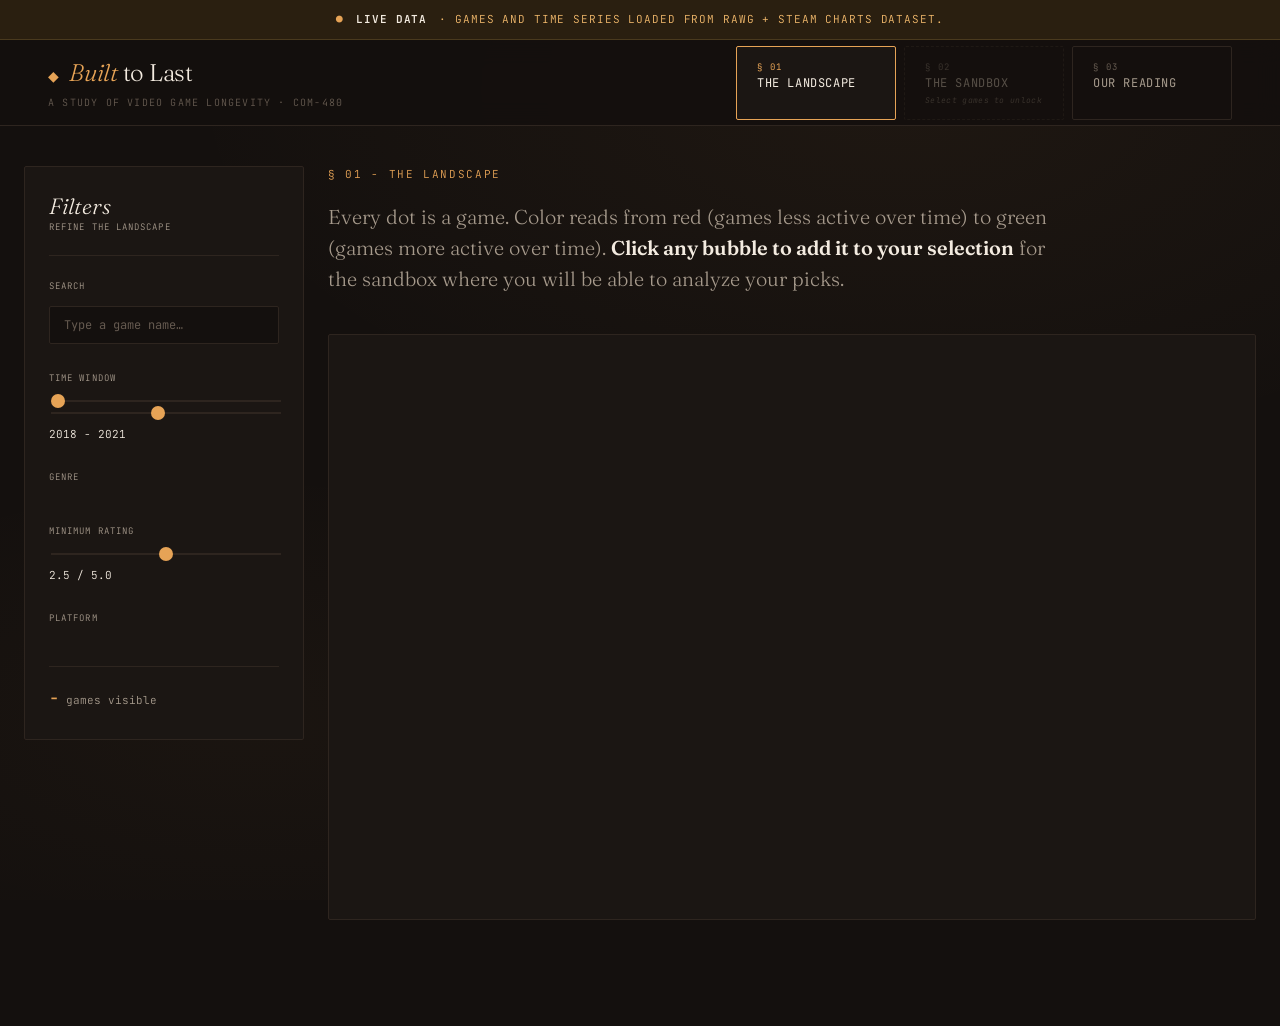
==== website/index.html @ bc6845f2 "until 12 fine" ====
<!DOCTYPE html>
<html lang="en">
<head>
<meta charset="UTF-8">
<meta name="viewport" content="width=device-width, initial-scale=1.0">
<title>Built to Last</title>
<link href="https://fonts.googleapis.com/css2?family=Fraunces:ital,opsz,wght@0,9..144,300;0,9..144,400;0,9..144,600;0,9..144,800;1,9..144,400&family=JetBrains+Mono:wght@400;500&display=swap" rel="stylesheet">
<link rel="stylesheet" href="assets/css/style.css">
</head>
<body>

<!-- Data Banner -->
<div class="dummy-banner">
  <span class="dummy-dot">●</span>
  <strong>LIVE DATA</strong> · Games and time series loaded from RAWG + Steam Charts dataset.
</div>
 
<!-- Persistent Topbar -->
<header class="topbar">
  <div class="topbar-left">
    <div class="brand">
      <span class="brand-mark">◆</span>
      <span class="brand-name"><em>Built</em> to Last</span>
    </div>
    <div class="brand-sub">A study of video game longevity · COM-480</div>
  </div>
  <nav class="topbar-nav">
    <button class="nav-item active" data-view="main">
      <span class="nav-num">§ 01</span>
      <span class="nav-label">The Landscape</span>
    </button>
    <button class="nav-item disabled" data-view="sandbox" id="nav-sandbox">
      <span class="nav-num">§ 02</span>
      <span class="nav-label">The Sandbox</span>
      <span class="nav-hint">Select games to unlock</span>
    </button>
    <button class="nav-item" data-view="analysis">
      <span class="nav-num">§ 03</span>
      <span class="nav-label">Our Reading</span>
    </button>
  </nav>
</header>

<!-- View 1: Main Visualization -->
<main class="view view-main active" id="view-main">
  <aside class="controls">
    <div class="control-header">
      <div class="control-title">Filters</div>
      <div class="control-sub">refine the landscape</div>
    </div>

    <div class="control-group search-group">
      <label class="control-label">Search</label>
      <div class="search-wrap">
        <input type="text" class="search-input" placeholder="Type a game name…" autocomplete="off">
        <button class="search-clear hidden" aria-label="Clear search" type="button">×</button>
        <div class="search-results hidden"></div>
      </div>
    </div>

    <div class="control-group">
      <label class="control-label">Time window</label>
      <div class="slider-wrap">
        <input type="range" id="time-slider-start" min="2012" max="2024" value="2012" step="1">
        <input type="range" id="time-slider-end" min="2012" max="2025" value="2018" step="1">
        <div class="slider-values">
          <span id="time-start">2018</span> - <span id="time-end">2021</span>
        </div>
      </div>
    </div>

    <div class="control-group">
      <label class="control-label">Genre</label>
      <div class="chip-group" id="genre-filters"></div>
    </div>

    <div class="control-group">
      <label class="control-label">Minimum rating</label>
      <div class="slider-wrap">
        <input type="range" id="rating-slider" min="0" max="5" step="0.1" value="2.5">
        <div class="slider-values">
          <span id="rating-value">2.5</span> / 5.0
        </div>
      </div>
    </div>

    <div class="control-group">
      <label class="control-label">Platform</label>
      <div class="chip-group" id="platform-filters"></div>
    </div>

    <div class="control-footer">
      <span id="visible-count">-</span> <span class="dim">games visible</span>
    </div>
  </aside>

  <section class="chart-section">
    <div class="view-header">
      <div class="view-number">§ 01 - The Landscape</div>
      <p class="view-intro">
        Every dot is a game. Color reads from red (games less active over time) to green (games more active over time).
        <strong>Click any bubble to add it to your selection</strong> for the sandbox where you will be able to analyze your picks.
      </p>
    </div>

    <div class="chart-wrap">
      <svg id="main-chart"></svg>
    </div>
  </section>
</main>

<!-- View 2: Sandbox -->
<main class="view view-sandbox" id="view-sandbox">
  <div class="view-container">
    <div class="view-header">
      <div class="view-number">§ 02 - The Sandbox</div>
      <p class="view-intro">
        Visalize your selected games using any pair of dimensions using the dropdown menus below.
      </p>
    </div>

    <div class="sandbox-panel">
      <div class="control-group search-group">
        <label class="control-label">Search</label>
        <div class="search-wrap">
          <input type="text" class="search-input" placeholder="Type a game name…" autocomplete="off">
          <button class="search-clear hidden" aria-label="Clear search" type="button">×</button>
          <div class="search-results hidden"></div>
        </div>
      </div>

      <div class="sandbox-axes">
        <div class="axis-picker">
          <label>X-axis</label>
          <select id="sandbox-x">
            <option value="completion_rate">Completion rate</option>
            <option value="alive_ratio">Alive ratio</option>
            <option value="drop_rate">Drop rate</option>
            <option value="rating">Rating</option>
            <option value="metacritic">Metacritic</option>
            <option value="year">Release year</option>
            <option value="price">Price (USD)</option>
            <option value="avg_players">Avg. players</option>
            <option value="peak_players">Peak players</option>
            <option value="current_players">Current players</option>
            <option value="reddit_count">Reddit posts</option>
            <option value="engagement_total">Total engagement</option>
            <option value="ratings_count"># of ratings</option>
          </select>
        </div>
        <div class="axis-picker">
          <label>Y-axis</label>
          <select id="sandbox-y">
            <option value="alive_ratio">Alive ratio</option>
            <option value="completion_rate">Completion rate</option>
            <option value="drop_rate">Drop rate</option>
            <option value="rating">Rating</option>
            <option value="metacritic">Metacritic</option>
            <option value="year">Release year</option>
            <option value="price">Price (USD)</option>
            <option value="avg_players">Avg. players</option>
            <option value="peak_players">Peak players</option>
            <option value="current_players">Current players</option>
            <option value="reddit_count">Reddit posts</option>
            <option value="engagement_total">Total engagement</option>
            <option value="ratings_count"># of ratings</option>
          </select>
        </div>
        <div class="axis-picker">
          <label>Color by</label>
          <select id="sandbox-color">
            <option value="genre">Primary genre</option>
            <option value="alive_ratio">Alive ratio</option>
            <option value="year">Release year</option>
          </select>
        </div>
      </div>

      <div class="sandbox-descriptions">
        <div class="metric-desc" id="desc-x">
          <div class="desc-label" id="desc-x-label">X-axis selected</div>
          <div class="desc-body" id="desc-x-body"></div>
        </div>
        <div class="metric-desc" id="desc-y">
          <div class="desc-label" id="desc-y-label">Y-axis selected</div>
          <div class="desc-body" id="desc-y-body"></div>
        </div>
        <div class="metric-desc" id="desc-color">
          <div class="desc-label" id="desc-color-label">Color by selected</div>
          <div class="desc-body" id="desc-color-body"></div>
        </div>
      </div>

      <div class="sandbox-chart-wrap">
        <svg id="sandbox-chart"></svg>
        <div class="sandbox-empty" id="sandbox-empty">
          <div class="empty-icon">◐</div>
          <div>No games in your selection yet.</div>
          <div class="dim">Head back to the landscape and click a few bubbles.</div>
        </div>
      </div>

      <div class="sandbox-selection-list">
        <div class="selection-header">
          <span id="selection-count">0</span> <span class="dim">games in your selection</span>
          <button class="btn-ghost" id="clear-selection">Clear all</button>
        </div>
        <div class="selection-chips" id="selection-chips"></div>
      </div>

      <div class="sandbox-timeseries">
        <div class="ts-header">
          <div class="ts-title">Player history</div>
          <div class="ts-sub">monthly average players · log scale</div>
        </div>
        <div class="ts-chart-wrap">
          <svg id="sandbox-ts"></svg>
          <div class="ts-empty" id="ts-empty">
            <div class="dim">Select games to see how their player bases evolved.</div>
          </div>
        </div>
      </div>
    </div>

    <div class="view-footer">
      <button class="btn-back" data-view="main">← Back to the landscape</button>
      <span class="dim">or</span>
      <button class="btn-text" data-view="analysis">Read our analysis →</button>
    </div>
  </div>
</main>



<!-- View 3: Our Reading - Static Analysis -->
<main class="view view-analysis" id="view-analysis">
  <div class="view-container">

    <div class="view-header">
      <div class="view-number">§ 03 - Our Reading</div>
      <p class="view-intro">
        Fifteen findings. One thesis: most games die fast, but the ones that survive share a handful of measurable traits.
        <strong>Every chart below is computed live from the dataset.</strong>
      </p>
    </div>

    <!-- ACT 01 - The Graveyard -->
    <section class="story-act act-hero" data-act="1">
      <div class="story-prose">
        <div class="act-label">§ 01</div>
        <h2 class="act-title">The Graveyard</h2>
        <p class="story-lead">Most games are already dead.</p>
        <p>We tracked <span id="lede-total">-</span> titles on Steam: their player histories, their community scores, their stories. Most fade within months. A few never do. We wanted to understand why.</p>
        <p class="story-thesis">The median game holds onto just <span id="lede-median-alive">-</span> of its peak relevance. Three quarters never cross <span id="lede-p75-alive">-</span>. The rest stopped showing up.</p>
        <div class="hero-stat-group" id="act1-stats">
          <div class="hero-stat">
            <div class="hero-num" id="act1-total">-</div>
            <div class="hero-label">games tracked</div>
          </div>
          <div class="hero-stat">
            <div class="hero-num" id="act1-median">-</div>
            <div class="hero-label">median active player ratio</div>
          </div>
          <div class="hero-stat">
            <div class="hero-num" id="act1-alive">-</div>
            <div class="hero-label">immortal games</div>
          </div>
        </div>
      </div>
      <div class="story-chart-wrap">
        <div class="story-chart"><svg id="act1-chart"></svg></div>
        <p class="story-caption">Distribution of alive ratio across all tracked games. Log scale on y-axis.</p>
        <div class="story-guide" id="act1-guide">
          <div class="guide-eyebrow">Try this</div>
          <p class="guide-instruction">Drag a band across the right half of the histogram (alive ratio &gt; 50%).</p>
          <p class="guide-expected">Only <span id="lede-immortal-count">-</span> games, barely <span id="lede-immortal-pct">-</span>, survive that threshold. The entire "still alive" population fits in a sliver of the distribution.</p>
        </div>
      </div>
    </section>

    <!-- ACT 02 - Time is not the verdict -->
    <section class="story-act" data-act="2">
      <div class="story-prose">
        <div class="act-label">§ 02</div>
        <h2 class="act-title">Time is not the verdict</h2>
        <p class="story-lead">Old games can be alive. New games can be dead.</p>
        <p>If decay were just entropy, every 2012 release would be a ghost. The scatter refuses that story. Survival spreads across every release year: age is a weak excuse for dying.</p>
        <p class="story-thesis">Release year explains almost none of the variance in alive ratio. Something structural separates survivors from the rest.</p>
      </div>
      <div class="story-chart-wrap">
        <div class="story-chart"><svg id="act2-chart"></svg></div>
        <div class="act-chips" id="act2-chips">
          <button class="act-chip active" data-filter="all">All</button>
          <button class="act-chip" data-filter="aaa">AAA only</button>
        </div>
        <p class="story-caption">Each dot is a game. Y = alive ratio. Size = √ peak players. Color = alive ratio.</p>
        <div class="story-guide" id="act2-guide">
          <div class="guide-eyebrow">Try this</div>
          <p class="guide-instruction">Switch to "AAA only" to restrict to titles that mattered at launch.</p>
          <p class="guide-expected">The rolling median stays nearly flat across cohorts. Age is not destiny, even for the biggest releases.</p>
        </div>
      </div>
    </section>

    <!-- ACT 03 - Two populations, not one -->
    <section class="story-act" data-act="3">
      <div class="story-prose">
        <div class="act-label">§ 03</div>
        <h2 class="act-title">Two populations, not one</h2>
        <p class="story-lead">The distribution splits cleanly by design intent, and the metric measures different things in each.</p>
        <p>For pure-online games, we measure temporal persistence: the fraction of months the game maintained at least 20% of its peak player base, weighted by peak size. Most cluster near zero, they lose their audience within months of launch.</p>
        <p>For story games, we measure completion success at scale: the share of engaged users who reached a positive outcome (still playing or completed), weighted by audience size. The distribution spreads further right because finishing a game leaves a different trace than dying servers do.</p>
        <p>Hybrid games blend both, leaning toward the multiplayer side.</p>
        <p class="story-thesis">The metric measures different things per type. That's the point: a multiplayer game survives by holding a live community; a story game survives by being finished, recommended, and remembered. Two definitions of "alive" for two regimes of play.</p>
      </div>
      <div class="story-chart-wrap">
        <div class="story-chart"><svg id="act3-chart"></svg></div>
        <p class="story-caption">Distribution of alive ratio by game type. Story measures RAWG engagement; pure online measures Steam player longevity. Different metrics, different shapes, same insight: design intent structures how games age.</p>
      </div>
    </section>


    <!-- ACT 05 - Three patterns, not a hierarchy -->
    <section class="story-act" data-act="5">
      <div class="story-prose">
        <div class="act-label">§ 05</div>
        <h2 class="act-title">Three patterns, not a hierarchy</h2>
        <p class="story-lead">Pure-online games have the longest reach upward, but most cluster near the floor with everyone else.</p>
        <p>Sort by game type and the shape becomes visible. All three distributions are bottom-heavy: most games die. But the top tail differs. Pure-online produces the rare blockbusters that climb above 70%. Story games top out lower but maintain a denser mid-range. Hybrids inherit a bit of both.</p>
        <p class="story-thesis">Design intent doesn't predict success, it shapes how a game ages. A multiplayer game that survives can reach extraordinary heights; a story game that survives lives more modestly but more reliably. Two definitions of "alive" produce two shapes.</p>
      </div>
      <div class="story-chart-wrap" style="position:relative">
        <div class="story-chart"><svg id="act5-chart"></svg></div>
        <p class="story-caption">Beeswarm by game type. Y = alive ratio. Color = archetype. Click any dot to add to selection.</p>
        <div class="story-guide" id="act5-guide">
          <div class="guide-eyebrow">Try this</div>
          <p class="guide-instruction">Hover the highest dot in the "story" column.</p>
          <p class="guide-expected">Even the story outliers carry sandbox or co-op tags. The exceptions prove the rule.</p>
        </div>
      </div>
    </section>

    <!-- ACT 06 - Genre is a costume -->
    <section class="story-act" data-act="6">
      <div class="story-prose">
        <div class="act-label">§ 06</div>
        <h2 class="act-title">Genre is a costume</h2>
        <p class="story-lead">Nominal genre labels barely predict survival.</p>
        <p>Group by top-level genre and the median alive ratio barely moves. Action, RPG, Strategy, the labels map loosely to what players actually do. The signal hides one layer deeper.</p>
        <p class="story-thesis">Genre is what's on the box. Survival is what's in the loop, the behavioral tag DNA underneath the marketing label.</p>
      </div>
      <div class="story-chart-wrap">
        <div class="story-chart"><svg id="act6-chart"></svg></div>
        <p class="story-caption">Median alive ratio by genre with p25–p90 whiskers. Dashed line = global median. Genre is what's on the box.</p>
      </div>
    </section>

    <!-- ACT 07 - Loved is alive -->
    <section class="story-act" data-act="7">
      <div class="story-prose">
        <div class="act-label">§ 07</div>
        <h2 class="act-title">Loved is alive</h2>
        <p class="story-lead">Community love is the strongest predictor of survival we found.</p>
        <p>Of the <span id="act7-loved-total">-</span> well-rated games (RAWG rating ≥ 3.5), <span id="act7-loved-alive">-</span> are still meaningfully alive today: <span id="act7-loved-pct">-</span>. Players who love a game tend to stick around, return, or recommend it. The correlation isn't perfect, but it's stronger than any other signal in this dataset.</p>
        <p class="story-thesis">Still, the beloved aren't all eternal. <span id="act7-beloved-buried">-</span> well-rated single-player titles have moved past the moment of active play, finished, archived, and remembered. Their love endures even when their lobbies don't.</p>
      </div>
      <div class="story-chart-wrap" style="position:relative">
        <div class="story-chart"><svg id="act7-chart"></svg></div>
        <div class="cohort-panel hidden" id="act7-panel">
          <div class="cohort-panel-title" id="act7-panel-title">Top games in quadrant</div>
          <div id="act7-panel-list"></div>
        </div>
        <p class="story-caption">Rating (RAWG 0–5) × alive ratio. Click a quadrant to drill into its top games.</p>
        <div class="story-guide" id="act7-guide">
          <div class="guide-eyebrow">Try this</div>
          <p class="guide-instruction">Click the bottom-right quadrant, high rating, low alive ratio.</p>
          <p class="guide-expected">A long list of well-reviewed titles that most players completed and left. Quality earns admiration; it doesn't guarantee staying.</p>
        </div>
      </div>
    </section>

    <!-- ACT 08 - Two paths to longevity -->
    <section class="story-act" data-act="8">
  <div class="story-prose">
    <div class="act-label">§ 08</div>
    <h2 class="act-title">The slope after the peak</h2>
    <p class="story-lead">Some games explode at launch. Others take years to find their audience. The difference shows up in who survives.</p>
    <p>The left chart tells a retention story: games close to the diagonal kept their players. The right chart asks how they got there: fast or slow. Big launches cluster near zero months to peak. But months to peak alone predicts little: the path to the top matters less than what you build once you get there. </p>
    <p class="story-thesis">Most games peak the day they launch, but when you peak says nothing about how long you last.</p>
  </div>
  <div class="story-chart-wrap">
    <div class="act-multiples" id="act8-multiples" style="grid-template-columns:repeat(2,1fr)"></div>
    <p class="story-caption">Left: peak × current players (log-log); diagonal = perfect retention. Right: peak × months from release to peak, colored by alive ratio. Big launches cluster near zero.</p>
  </div>
</section>

    <!-- ACT 10 - Release month is a rounding error -->
    <section class="story-act" data-act="10">
      <div class="story-prose">
        <div class="act-label">§ 10</div>
        <h2 class="act-title">Release month is a rounding error</h2>
        <p class="story-lead">November launches peak higher. The surviving share is the same.</p>
        <p>Q4 launches outperform in absolute player numbers at launch, the holiday window is real. Six years later, the retention percentage is indistinguishable. The calendar matters to marketing, not to memory.</p>
        <p class="story-thesis">Timing the launch is a launch-week optimization. It does not change the structural question of whether the game has a reason to persist.</p>
      </div>
      <div class="story-chart-wrap">
        <div class="story-chart"><svg id="act10-chart"></svg></div>
        <div class="act-chips" id="act10-chips">
          <button class="act-chip active" data-filter="all">All</button>
          <button class="act-chip" data-filter="aaa">AAA only</button>
        </div>
        <p class="story-caption">Radial bars: outer ring = median peak players (log), inner ring = median alive ratio. One ring swings, the other stays flat.</p>
        <div class="story-guide" id="act10-guide">
          <div class="guide-eyebrow">Try this</div>
          <p class="guide-instruction">Hover November, then hover March.</p>
          <p class="guide-expected">The outer ring (peak) varies across months. The inner ring (alive ratio) stays flat. The calendar is a marketing concern.</p>
        </div>
      </div>
    </section>

    <!-- ACT 11 - The DNA of immortality -->
    <section class="story-act" data-act="11">
      <div class="story-prose">
        <div class="act-label">§ 11</div>
        <h2 class="act-title">The DNA of immortality</h2>
        <p class="story-lead">Not all tags are equal. Immortal games cluster around one idea: systems that never resolve.</p>
        <p>Moddable, MOBA, MMORPG, Open World aren't genres, they're architectures for infinite play. Story Rich and Singleplayer, by contrast, skew toward the graveyard, not because they're worse games, but because they end.</p>
        <p class="story-thesis">Immortal games are endless worlds, mortal games are just stories.</p>
      </div>
      <div class="story-chart-wrap">
        <div class="sort-chips" id="act11-sort-chips">
          <button class="sort-chip active" data-sort="lift">Lift</button>
          <button class="sort-chip" data-sort="immortal">Immortal freq</button>
          <button class="sort-chip" data-sort="mortal">Mortal freq</button>
          <button class="sort-chip" data-sort="alpha">A–Z</button>
        </div>
        <div class="story-chart"><svg id="act11-chart"></svg></div>
        <p class="story-caption">Log-ratio P(tag|immortal) / P(tag|mortal). Green = immortal-leaning, red = graveyard-leaning.</p>
        <div class="story-guide" id="act11-guide">
          <div class="guide-eyebrow">Try this</div>
          <p class="guide-instruction">Sort by Immortal frequency, which tags appear most often in games that lasted.</p>
          <p class="guide-expected">The architecture of survival emerges: Open World, Sandbox, Survival. This are structural commitments to endless play.</p>
        </div>
      </div>
    </section>

    <!-- ACT 12 - Attention is oxygen -->
    <section class="story-act" data-act="12">
      <div class="story-prose">
        <div class="act-label">§ 12</div>
        <h2 class="act-title">The hum of the community</h2>
        <p class="story-lead">Living games keep generating Reddit threads. Dying ones go quieter, but the numbers tell a messier story.</p>
        <p>Reddit post count should be a clean proxy for organic community discussion: no algorithm, no marketing spend, just players who care enough to post. And the correlation with alive ratio is positive — but weak. Reddit communities outlive the games themselves: r/Skyrim keeps posting long after the Steam numbers have faded. A dead game can carry a loud subreddit. A thriving one can have almost none.</p>
        <p class="story-thesis">Social noise and player retention don't always speak the same language.</p>
        <div class="hero-stat-group" id="act12-stats" style="margin-top:20px">
          <div class="hero-stat">
            <div class="hero-num" id="act12-r">-</div>
            <div class="hero-label">Pearson r (Reddit count vs alive ratio)</div>
          </div>
        </div>
      </div>
      <div class="story-chart-wrap">
        <div class="story-chart"><svg id="act12-chart"></svg></div>
        <p class="story-caption">Reddit post count × alive ratio (log-log). Color = archetype. The cloud is wide: many dead games still carry a large Reddit footprint from their past.</p>
      </div>
    </section>

    <!-- ACT 13 - The shape of a survivor -->
    <section class="story-act" data-act="13">
      <div class="story-prose">
        <div class="act-label">§ 13</div>
        <h2 class="act-title">The shape of a survivor</h2>
        <p class="story-lead">Two characteristic curves. The plateau and the cliff.</p>
        <p>Normalized to their own peak, immortal games flatten after the initial drop. Fading AAA titles follow a steep cliff with no recovery. The shape of the curve is the story, the plateau is the goal.</p>
        <p class="story-thesis">Survival is not just a state, it is a trajectory. Games that survive share a recognizable decay profile: steep early loss, then a floor that holds.</p>
      </div>
      <div class="story-chart-wrap">
        <div class="story-chart"><svg id="act13-chart"></svg></div>
        <div class="act-chips" id="act13-chips">
          <button class="act-chip active" data-arch="all">All</button>
          <button class="act-chip" data-arch="immortal">Immortal</button>
          <button class="act-chip" data-arch="aaa">AAA</button>
          <button class="act-chip" data-arch="fading_aaa">Fading AAA</button>
          <button class="act-chip" data-arch="slow_burn">Slow burn</button>
          <button class="act-chip" data-arch="mid">Mid</button>
        </div>
        <p class="story-caption">Median player count / peak (months since release). Ribbons = p25–p90 band. Decay curves from 2013-onward games with ≥6 months data.</p>
        <div class="story-guide" id="act13-guide">
          <div class="guide-eyebrow">Try this</div>
          <p class="guide-instruction">Isolate "Fading AAA", the high-budget high-launch titles.</p>
          <p class="guide-expected">A steep cliff with almost no floor. Early scale does not prevent the drop, it just makes it more visible.</p>
        </div>
      </div>
    </section>

    <!-- ACT 14 - The mortality index, ranked -->
    <section class="story-act" data-act="14">
      <div class="story-prose">
        <div class="act-label">§ 14</div>
        <h2 class="act-title">The mortality index, ranked</h2>
        <p class="story-lead">One score. Six signals. All the prior chapters folded in.</p>
        <p>Alive ratio, playing rate, minus beaten rate, plus playtime, Reddit/yr, Twitch/yr, min-max scaled to 0–100. The top 25 are exactly the games whose names you expected, plus a few surprises.</p>
        <p class="story-thesis">No single metric cleanly separates survivors. The composite index ranks them more honestly, and the "Biggest movers" view shows which games single-metric ranking misses.</p>
      </div>
      <div class="story-chart-wrap">
        <div class="sort-chips" id="act14-sort-chips">
          <button class="sort-chip active" data-sort="top">Top 25</button>
          <button class="sort-chip" data-sort="bottom">Bottom 25</button>
          <button class="sort-chip" data-sort="movers">Biggest movers</button>
        </div>
        <div class="mortality-list-header">
          <span>#</span>
          <span>Game</span>
          <span>Score</span>
          <span>Trend</span>
          <span>Alive</span>
        </div>
        <ul class="mortality-list" id="act14-list"></ul>
        <p class="story-caption">Mortality index = alive(1.0) + playing(0.5) − beaten(0.3) + playtime(0.3) + reddit/yr(0.2) + twitch/yr(0.2), p99-clipped and min-max scaled.</p>
        <div class="story-guide" id="act14-guide">
          <div class="guide-eyebrow">Try this</div>
          <p class="guide-instruction">Switch to "Biggest movers", games the composite re-ranks vs raw alive ratio.</p>
          <p class="guide-expected">Slow-burns climb; one-hit AAAs drop. The index sees past launch hype to what actually lasted.</p>
        </div>
      </div>
    </section>

    <!-- ACT 15 - Now make your own reading -->
    <section class="story-act" data-act="15">
      <div class="story-prose">
        <div class="act-label">§ 15</div>
        <h2 class="act-title">Now make your own reading</h2>
        <p class="story-lead">Every claim above is testable in the sandbox.</p>
        <p>We've identified the survivors: immortal games with stable audiences, fading AAA titles that peaked and fell, and slow-burn games that quietly built their communities. Add any of them to your selection and stress-test the argument.</p>
        <p class="story-thesis">This is our reading. The same data, every filter, every axis is one click away. Challenge it. Find the exceptions. Build your own argument.</p>
      </div>
      <div class="story-chart-wrap">
        <div style="display:grid;grid-template-columns:repeat(3,1fr);gap:12px;margin-bottom:20px">
          <div>
            <div class="cohort-panel-title" style="color:var(--alive);margin-bottom:8px">Immortals</div>
            <div id="act15-immortals" class="drill-list"></div>
          </div>
          <div>
            <div class="cohort-panel-title" style="color:var(--dying);margin-bottom:8px">Fading AAA</div>
            <div id="act15-fading" class="drill-list"></div>
          </div>
          <div>
            <div class="cohort-panel-title" style="color:#8ab4ff;margin-bottom:8px">Slow Burns</div>
            <div id="act15-slowburn" class="drill-list"></div>
          </div>
        </div>
        <div style="text-align:center;margin-top:20px">
          <button class="btn-primary" id="act15-cta">Open all in Sandbox →</button>
        </div>
        <div class="story-guide" id="act15-guide">
          <div class="guide-eyebrow">Try this</div>
          <p class="guide-instruction">Click individual games to add them, or use "Open all in Sandbox" to load all 15.</p>
          <p class="guide-expected">Fifteen games chosen to embody, and challenge, the argument you just read. Compare them on any axis in the sandbox.</p>
        </div>
      </div>
    </section>

    <!-- OUTRO -->
    <div class="story-outro">
      <div class="outro-inner">
        <h2 class="outro-title">Now it's your turn.</h2>
        <p class="outro-body">
          The findings above are our reading of the data, not the final word. Select the games that surprised you most and explore them side by side in the sandbox. Challenge the thesis. Find the exceptions. Build your own argument.
        </p>
        <div class="outro-cta">
          <button class="btn-primary" id="analysis-to-sandbox">Continue the inquiry →</button>
          <button class="btn-back" data-view="main">← Back to the landscape</button>
        </div>
      </div>
    </div>

  </div><!-- /view-container -->
</main>

<!-- Flaoting Section Tray -->
<div class="selection-tray hidden" id="selection-tray">
  <div class="tray-inner">
    <div class="tray-text">
      <strong id="tray-count">0</strong> games selected
      <div class="dim">Cluster them side by side in the sandbox</div>
    </div>
    <div class="tray-chips" id="tray-chips"></div>
    <button class="btn-primary" id="open-sandbox">Open sandbox →</button>
  </div>
</div>

<!-- Game Card -->
<aside id="game-card" class="game-card hidden">
  <button id="close-card" aria-label="Close">×</button>
  <div class="card-header">
    <div class="card-title" id="card-name">-</div>
    <div class="card-meta" id="card-meta">-</div>
  </div>
  <div class="card-body">
    <div class="card-stat">
      <div class="stat-label">Avg / Peak players</div>
      <div class="stat-value" id="card-players">-</div>
    </div>
    <div class="card-stat">
      <div class="stat-label">Rating</div>
      <div class="stat-value" id="card-rating">-</div>
    </div>
    <div class="card-stat">
      <div class="stat-label">Alive Ratio</div>
      <div class="stat-value" id="card-alive">-</div>
    </div>
    <div class="card-stat wide">
      <div class="stat-label">Genres</div>
      <div class="stat-value" id="card-genres">-</div>
    </div>
  </div>
  <div class="card-actions">
    <button class="btn-primary" id="toggle-selection">+ Add to selection</button>
  </div>
</aside>

<script src="https://d3js.org/d3.v7.min.js"></script>
<script src="https://d3js.org/d3-hexbin.v0.2.min.js"></script>
<script src="assets/js/constants.js"></script>
<script src="assets/js/data.js"></script>
<script src="assets/js/utils.js"></script>
<div id="tooltip" class="tooltip"></div>
<script src="assets/js/chart-toolbar.js"></script>
<script src="assets/js/landscape.js"></script>
<script src="assets/js/sandbox.js"></script>
<script src="assets/js/analysis.js"></script>
<script src="assets/js/main.js"></script>
</body>
</html>
---- website/assets/css/style.css ----
:root {
  --bg: #14100e;
  --bg-panel: #1b1613;
  --bg-lift: #221b17;
  --ink: #f3ebe0;
  --ink-dim: #a69a8c;
  --ink-faint: #655a50;
  --rule: #2e251f;
  --rule-strong: #3f3328;

  --accent: #e6a356;
  --accent-hot: #f4bb6d;
  --accent-dim: rgba(230, 163, 86, 0.2);
  --alive: #7fc97f;
  --dying: #d96c6c;

  --display: "Fraunces", Georgia, serif;
  --mono: "JetBrains Mono", ui-monospace, monospace;

  --topbar-h: 86px;
  --banner-h: 40px;
  --max: 1600px;
}

* {
  box-sizing: border-box;
}

html,
body {
  margin: 0;
  padding: 0;
  background: var(--bg);
  color: var(--ink);
  font-family: var(--display);
  font-weight: 300;
  font-size: 16px;
  line-height: 1.55;
  -webkit-font-smoothing: antialiased;
  font-feature-settings: "ss01", "liga";
  min-height: 100vh;
}

body {
  background-image:
    radial-gradient(
      ellipse 80% 60% at 70% 10%,
      rgba(230, 163, 86, 0.05),
      transparent 70%
    ),
    radial-gradient(
      ellipse 60% 40% at 20% 80%,
      rgba(230, 163, 86, 0.03),
      transparent 70%
    );
  background-attachment: fixed;
}

em,
.italic {
  font-style: italic;
}
strong {
  font-weight: 600;
  color: var(--ink);
}
.dim {
  color: var(--ink-dim);
}
.hidden {
  display: none !important;
}

/* Dummy Data Banner */
.dummy-banner {
  position: fixed;
  top: 0;
  left: 0;
  right: 0;
  height: var(--banner-h);
  background: #2a1f10;
  border-bottom: 1px solid #4a3a1e;
  color: var(--accent-hot);
  font-family: var(--mono);
  font-size: 11px;
  text-transform: uppercase;
  letter-spacing: 0.08em;
  display: flex;
  align-items: center;
  justify-content: center;
  gap: 12px;
  z-index: 500;
  padding: 0 20px;
}

.dummy-dot {
  color: var(--accent);
  animation: pulse 2s ease-in-out infinite;
}

@keyframes pulse {
  0%,
  100% {
    opacity: 0.4;
  }
  50% {
    opacity: 1;
  }
}

/* Topbar */
.topbar {
  position: fixed;
  top: var(--banner-h);
  left: 0;
  right: 0;
  height: var(--topbar-h);
  background: rgba(20, 16, 14, 0.92);
  backdrop-filter: blur(12px);
  -webkit-backdrop-filter: blur(12px);
  border-bottom: 1px solid var(--rule);
  display: flex;
  align-items: center;
  justify-content: space-between;
  padding: 0 48px;
  z-index: 400;
}

.topbar-left {
  display: flex;
  flex-direction: column;
  gap: 4px;
}

.brand {
  display: flex;
  align-items: baseline;
  gap: 10px;
}

.brand-mark {
  color: var(--accent);
  font-size: 14px;
}

.brand-name {
  font-family: var(--display);
  font-size: 24px;
  font-weight: 300;
  letter-spacing: -0.01em;
  color: var(--ink);
}

.brand-name em {
  color: var(--accent);
  font-style: italic;
}

.brand-sub {
  font-family: var(--mono);
  font-size: 10px;
  text-transform: uppercase;
  letter-spacing: 0.12em;
  color: var(--ink-faint);
}

.topbar-nav {
  display: flex;
  gap: 8px;
}

.nav-item {
  background: none;
  border: 1px solid var(--rule);
  color: var(--ink-dim);
  padding: 14px 20px;
  font-family: var(--mono);
  font-size: 11px;
  text-transform: uppercase;
  letter-spacing: 0.08em;
  cursor: pointer;
  display: flex;
  flex-direction: column;
  gap: 2px;
  align-items: flex-start;
  min-width: 160px;
  transition: all 0.2s;
  border-radius: 2px;
  position: relative;
}

.nav-item:hover:not(.disabled) {
  border-color: var(--accent);
  color: var(--ink);
  background: var(--bg-panel);
}

.nav-item.active {
  border-color: var(--accent);
  background: var(--bg-panel);
  color: var(--ink);
}

.nav-item.active .nav-num {
  color: var(--accent);
}

.nav-item.disabled {
  opacity: 0.45;
  cursor: not-allowed;
  border-style: dashed;
}

.nav-item.flash {
  animation: flashNav 0.6s ease-out;
}

@keyframes flashNav {
  0%,
  100% {
    transform: translateX(0);
  }
  15% {
    transform: translateX(-6px);
  }
  30% {
    transform: translateX(6px);
  }
  45% {
    transform: translateX(-4px);
  }
  60% {
    transform: translateX(4px);
  }
  75% {
    transform: translateX(-2px);
  }
}

.nav-num {
  color: var(--ink-faint);
  font-size: 9px;
  letter-spacing: 0.15em;
}

.nav-label {
  color: inherit;
  font-size: 12px;
  letter-spacing: 0.05em;
}

.nav-hint {
  font-size: 8px;
  color: var(--ink-faint);
  text-transform: none;
  letter-spacing: 0.04em;
  font-style: italic;
  margin-top: 2px;
}

.nav-item:not(.disabled) .nav-hint {
  display: none;
}

/* Views */
.view {
  display: none;
  padding-top: calc(var(--banner-h) + var(--topbar-h) + 40px);
  min-height: 100vh;
  animation: viewFadeIn 0.4s ease-out;
}

.view.active {
  display: block;
}

@keyframes viewFadeIn {
  from {
    opacity: 0;
    transform: translateY(12px);
  }
  to {
    opacity: 1;
    transform: translateY(0);
  }
}

.view-container {
  max-width: var(--max);
  margin: 0 auto;
  padding: 0 48px 120px;
}

.view-container.wide {
  max-width: 1400px;
}

/* Shared view header */
.view-header {
  margin-bottom: 40px;
}

.view-number {
  font-family: var(--mono);
  font-size: 11px;
  letter-spacing: 0.15em;
  color: var(--accent);
  margin-bottom: 18px;
  text-transform: uppercase;
}

.view-title {
  font-family: var(--display);
  font-size: clamp(48px, 7vw, 96px);
  font-weight: 300;
  line-height: 0.95;
  letter-spacing: -0.03em;
  margin: 0 0 24px;
  font-style: italic;
  color: var(--ink);
}

.view-intro {
  font-size: 20px;
  max-width: 720px;
  color: var(--ink-dim);
  margin: 0;
  line-height: 1.55;
}

.view-intro em {
  color: var(--accent);
}
.view-intro strong {
  color: var(--ink);
}

/* View 1 */

.view-main {
  display: none;
  grid-template-columns: 280px 1fr;
  gap: 0;
  max-width: var(--max);
  margin: 0 auto;
  padding: calc(var(--banner-h) + var(--topbar-h) + 40px) 24px 80px;
}

.view-main.active {
  display: grid;
}
/* Controls sidebar */
.controls {
  background: var(--bg-panel);
  border: 1px solid var(--rule);
  border-radius: 2px;
  padding: 28px 24px;
  align-self: start;
  position: sticky;
  top: calc(var(--banner-h) + var(--topbar-h) + 24px);
  max-height: calc(100vh - var(--banner-h) - var(--topbar-h) - 48px);
  overflow-y: auto;
}

.control-header {
  padding-bottom: 20px;
  margin-bottom: 24px;
  border-bottom: 1px solid var(--rule);
}

.control-title {
  font-family: var(--display);
  font-size: 22px;
  font-style: italic;
  color: var(--ink);
  line-height: 1;
}

.control-sub {
  font-family: var(--mono);
  font-size: 9px;
  text-transform: uppercase;
  letter-spacing: 0.12em;
  color: var(--ink-dim);
  margin-top: 4px;
}

.control-group {
  margin-bottom: 28px;
}
.control-group:last-of-type {
  margin-bottom: 0;
}

.control-label {
  display: block;
  font-family: var(--mono);
  font-size: 9px;
  text-transform: uppercase;
  letter-spacing: 0.12em;
  color: var(--ink-dim);
  margin-bottom: 12px;
}

.slider-wrap {
  display: flex;
  flex-direction: column;
  gap: 6px;
}

input[type="range"] {
  -webkit-appearance: none;
  width: 100%;
  height: 2px;
  background: var(--rule);
  outline: none;
  cursor: pointer;
}

input[type="range"]::-webkit-slider-thumb {
  -webkit-appearance: none;
  width: 14px;
  height: 14px;
  background: var(--accent);
  border-radius: 50%;
  cursor: pointer;
  transition: transform 0.15s;
}

input[type="range"]::-webkit-slider-thumb:hover {
  transform: scale(1.25);
}

input[type="range"]::-moz-range-thumb {
  width: 14px;
  height: 14px;
  background: var(--accent);
  border-radius: 50%;
  cursor: pointer;
  border: none;
}

.slider-values {
  font-family: var(--mono);
  font-size: 11px;
  color: var(--ink);
  margin-top: 4px;
}

.chip-group {
  display: flex;
  flex-wrap: wrap;
  gap: 5px;
}

.chip {
  font-family: var(--mono);
  font-size: 9px;
  letter-spacing: 0.05em;
  padding: 5px 9px;
  border: 1px solid var(--rule);
  background: transparent;
  color: var(--ink-dim);
  cursor: pointer;
  border-radius: 2px;
  transition: all 0.15s;
  text-transform: uppercase;
}

.chip:hover {
  border-color: var(--accent);
  color: var(--ink);
}

.chip.active {
  background: var(--accent);
  color: var(--bg);
  border-color: var(--accent);
}

.control-footer {
  margin-top: 28px;
  padding-top: 18px;
  border-top: 1px solid var(--rule);
  font-family: var(--mono);
  font-size: 11px;
}

#visible-count {
  color: var(--accent);
  font-size: 17px;
  font-weight: 500;
}

/* Chart section */
.chart-section {
  padding-left: 24px;
}

.chart-wrap {
  position: relative;
  background: var(--bg-panel);
  border: 1px solid var(--rule);
  border-radius: 2px;
  padding: 32px 36px;
  margin-top: 12px;
}

#main-chart,
#sandbox-chart {
  width: 100%;
  height: calc(100vh - var(--banner-h) - var(--topbar-h) - 280px);
  min-height: 520px;
  display: block;
}

/* D3 axes */
.axis text,
.axis-tick-label {
  font-family: var(--mono);
  font-size: 10px;
  fill: var(--ink-dim);
}

.axis line,
.axis path {
  stroke: var(--rule);
}

.axis-label {
  font-family: var(--mono);
  font-size: 11px;
  fill: var(--ink);
  text-transform: uppercase;
  letter-spacing: 0.1em;
}

.grid line {
  stroke: var(--rule);
  stroke-dasharray: 2 4;
  opacity: 0.5;
}

/* Bubbles  */
.bubble {
  cursor: pointer;
  transition: stroke-width 0.15s;
  stroke-width: 0;
}

.bubble:hover {
  stroke: var(--ink);
  stroke-width: 1.5;
}

.bubble.selected {
  stroke: var(--accent);
  stroke-width: 3;
}

/* Tooltip  */
.tooltip {
  position: absolute;
  pointer-events: none;
  background: var(--bg-lift);
  border: 1px solid var(--accent);
  padding: 12px 16px;
  font-family: var(--mono);
  font-size: 11px;
  color: var(--ink);
  border-radius: 2px;
  opacity: 0;
  transition: opacity 0.15s;
  max-width: 240px;
  z-index: 200;
  box-shadow: 0 12px 40px rgba(0, 0, 0, 0.5);
}

.tooltip.visible {
  opacity: 1;
}

.tooltip-title {
  font-family: var(--display);
  font-size: 16px;
  font-style: italic;
  color: var(--accent);
  margin-bottom: 8px;
  line-height: 1.2;
}

.tooltip-row {
  display: flex;
  justify-content: space-between;
  gap: 12px;
  margin-top: 2px;
}

.tooltip-row span:first-child {
  color: var(--ink-dim);
}

.tooltip-hint {
  margin-top: 8px;
  padding-top: 8px;
  border-top: 1px solid var(--rule);
  font-size: 9px;
  color: var(--accent);
  text-transform: uppercase;
  letter-spacing: 0.08em;
}

/* Timeseries hover crosshair */
.ts-hover-line {
  stroke: var(--ink-dim);
  stroke-width: 1;
  stroke-dasharray: 3 3;
  pointer-events: none;
}

.ts-hover-tooltip {
  max-height: 50vh;
  overflow-y: auto;
  min-width: 220px;
}

.ts-hover-row {
  display: flex;
  align-items: center;
  gap: 8px;
  margin-top: 5px;
  font-size: 11px;
}

.ts-hover-name {
  flex: 1;
  color: var(--ink);
  white-space: nowrap;
  overflow: hidden;
  text-overflow: ellipsis;
}

.ts-hover-vals {
  color: var(--ink);
  font-variant-numeric: tabular-nums;
  white-space: nowrap;
}

.ts-hover-vals em {
  color: var(--ink-dim);
  font-style: normal;
}

/* Game Card (floating on main view) */
.game-card {
  position: fixed;
  top: 50%;
  right: 40px;
  transform: translateY(-50%);
  width: 340px;
  background: var(--bg-lift);
  border: 1px solid var(--accent);
  padding: 30px 30px 26px;
  box-shadow: 0 20px 60px rgba(0, 0, 0, 0.6);
  z-index: 300;
  transition: all 0.3s cubic-bezier(0.2, 0.8, 0.2, 1);
}

.game-card.hidden {
  opacity: 0;
  pointer-events: none;
  transform: translateY(-50%) translateX(40px);
}

#close-card {
  position: absolute;
  top: 10px;
  right: 14px;
  background: none;
  border: none;
  color: var(--ink-dim);
  font-size: 24px;
  cursor: pointer;
  padding: 4px 8px;
  transition: color 0.15s;
}

#close-card:hover {
  color: var(--accent);
}

.card-header {
  border-bottom: 1px solid var(--rule);
  padding-bottom: 14px;
  margin-bottom: 18px;
}

.card-title {
  font-family: var(--display);
  font-size: 22px;
  font-style: italic;
  line-height: 1.1;
  color: var(--ink);
  margin-bottom: 4px;
}

.card-meta {
  font-family: var(--mono);
  font-size: 10px;
  color: var(--ink-dim);
  text-transform: uppercase;
  letter-spacing: 0.08em;
}

.card-body {
  display: grid;
  grid-template-columns: 1fr 1fr;
  gap: 14px 18px;
  margin-bottom: 22px;
}

.card-stat.wide {
  grid-column: 1 / -1;
}

.stat-label {
  font-family: var(--mono);
  font-size: 9px;
  text-transform: uppercase;
  letter-spacing: 0.12em;
  color: var(--ink-dim);
  margin-bottom: 3px;
}

.stat-value {
  font-family: var(--display);
  font-size: 17px;
  color: var(--ink);
}

.card-stat.wide .stat-value {
  font-size: 12px;
  font-family: var(--mono);
}

/* Buttons  */
.btn-primary {
  background: var(--accent);
  color: var(--bg);
  border: none;
  padding: 12px 20px;
  font-family: var(--mono);
  font-size: 11px;
  text-transform: uppercase;
  letter-spacing: 0.1em;
  cursor: pointer;
  transition: background 0.15s;
  font-weight: 500;
}

.btn-primary:hover {
  background: var(--accent-hot);
}

.btn-primary.selected-state {
  background: var(--dying);
}

.btn-ghost {
  background: none;
  border: 1px solid var(--rule);
  color: var(--ink-dim);
  padding: 6px 12px;
  font-family: var(--mono);
  font-size: 9px;
  text-transform: uppercase;
  letter-spacing: 0.08em;
  cursor: pointer;
  transition: all 0.15s;
  margin-left: auto;
}

.btn-ghost:hover {
  color: var(--dying);
  border-color: var(--dying);
}

.btn-back {
  background: none;
  border: 1px solid var(--rule);
  color: var(--ink);
  padding: 12px 20px;
  font-family: var(--mono);
  font-size: 11px;
  text-transform: uppercase;
  letter-spacing: 0.08em;
  cursor: pointer;
  transition: all 0.15s;
}

.btn-back:hover {
  border-color: var(--accent);
  color: var(--accent);
}

.btn-text {
  background: none;
  border: none;
  color: var(--accent);
  font-family: var(--mono);
  font-size: 11px;
  text-transform: uppercase;
  letter-spacing: 0.08em;
  cursor: pointer;
  padding: 12px 4px;
}

.btn-text:hover {
  color: var(--accent-hot);
}

/* Floating Selection Tray  */
.selection-tray {
  position: fixed;
  bottom: 24px;
  left: 50%;
  transform: translateX(-50%);
  background: var(--bg-lift);
  border: 1px solid var(--accent);
  box-shadow: 0 20px 60px rgba(0, 0, 0, 0.6);
  z-index: 350;
  min-width: 560px;
  max-width: calc(100vw - 80px);
  animation: trayRise 0.35s cubic-bezier(0.2, 0.8, 0.2, 1);
}

.selection-tray.hidden {
  display: none;
}

@keyframes trayRise {
  from {
    opacity: 0;
    transform: translate(-50%, 20px);
  }
  to {
    opacity: 1;
    transform: translate(-50%, 0);
  }
}

.tray-inner {
  display: flex;
  align-items: center;
  gap: 24px;
  padding: 20px 28px;
}

.tray-text {
  font-family: var(--display);
  font-size: 16px;
  white-space: nowrap;
}

.tray-text strong {
  font-size: 22px;
  color: var(--accent);
  font-weight: 400;
  font-style: italic;
}

.tray-text .dim {
  font-size: 10px;
  font-family: var(--mono);
  text-transform: uppercase;
  letter-spacing: 0.08em;
  margin-top: 2px;
}

.tray-chips {
  display: flex;
  gap: 6px;
  flex: 1;
  overflow-x: auto;
  max-width: 400px;
}

.tray-chip {
  display: inline-flex;
  align-items: center;
  gap: 6px;
  background: var(--bg-panel);
  border: 1px solid var(--rule);
  padding: 6px 10px;
  font-family: var(--mono);
  font-size: 10px;
  color: var(--ink);
  white-space: nowrap;
  border-radius: 2px;
}

/* View 2  */
.view-sandbox .view-container {
  padding-top: 20px;
}

.sandbox-panel {
  background: var(--bg-panel);
  border: 1px solid var(--rule);
  border-radius: 2px;
  padding: 40px 44px;
  margin-top: 40px;
}

.sandbox-axes {
  display: flex;
  gap: 24px;
  padding-bottom: 28px;
  margin-bottom: 32px;
  border-bottom: 1px solid var(--rule);
}

.axis-picker {
  flex: 1;
  max-width: 240px;
}

.axis-picker label {
  display: block;
  font-family: var(--mono);
  font-size: 9px;
  text-transform: uppercase;
  letter-spacing: 0.12em;
  color: var(--ink-dim);
  margin-bottom: 8px;
}

.axis-picker select {
  width: 100%;
  background: var(--bg);
  color: var(--ink);
  border: 1px solid var(--rule);
  padding: 10px 14px;
  font-family: var(--mono);
  font-size: 12px;
  cursor: pointer;
  outline: none;
  border-radius: 2px;
}

.axis-picker select:focus {
  border-color: var(--accent);
}

.sandbox-descriptions {
  display: flex;
  flex-direction: column;
  gap: 10px;
  padding-bottom: 28px;
  margin-bottom: 32px;
  border-bottom: 1px solid var(--rule);
}

.metric-desc {
  border-left: 2px solid var(--accent);
  background: var(--bg-lift);
  padding: 10px 14px;
  border-radius: 0 2px 2px 0;
}

.metric-desc .desc-label {
  font-family: var(--mono);
  font-size: 9px;
  text-transform: uppercase;
  letter-spacing: 0.12em;
  color: var(--ink-dim);
  margin-bottom: 4px;
}

.metric-desc .desc-body {
  font-size: 13px;
  color: var(--ink);
  line-height: 1.5;
}

.sandbox-chart-wrap {
  position: relative;
  min-height: 580px;
  margin-bottom: 32px;
}

.sandbox-empty {
  position: absolute;
  inset: 0;
  display: flex;
  flex-direction: column;
  align-items: center;
  justify-content: center;
  text-align: center;
  color: var(--ink-dim);
  gap: 12px;
}

.sandbox-empty.hidden {
  display: none;
}

.empty-icon {
  font-size: 64px;
  color: var(--ink-faint);
  font-weight: 300;
  margin-bottom: 8px;
}

.sandbox-point circle {
  cursor: pointer;
  stroke: var(--bg);
  stroke-width: 2;
  transition: transform 0.2s;
  transform-origin: center;
  transform-box: fill-box;
}

.sandbox-point:hover circle {
  transform: scale(1.3);
}

.sandbox-label {
  font-family: var(--mono);
  font-size: 10px;
  fill: var(--ink);
}

.sandbox-selection-list {
  padding-top: 24px;
  border-top: 1px solid var(--rule);
}

.selection-header {
  display: flex;
  align-items: center;
  gap: 10px;
  font-family: var(--mono);
  font-size: 11px;
  color: var(--ink-dim);
  margin-bottom: 14px;
}

#selection-count {
  color: var(--accent);
  font-size: 17px;
  font-weight: 500;
}

.selection-chips {
  display: flex;
  flex-wrap: wrap;
  gap: 8px;
}

.sel-chip {
  display: inline-flex;
  align-items: center;
  gap: 8px;
  background: var(--bg);
  border: 1px solid var(--rule);
  padding: 6px 6px 6px 12px;
  font-family: var(--mono);
  font-size: 10px;
  color: var(--ink);
  border-radius: 2px;
}

.sel-remove {
  background: none;
  border: none;
  color: var(--ink-faint);
  cursor: pointer;
  font-size: 16px;
  padding: 0 6px;
  line-height: 1;
  transition: color 0.15s;
}

.sel-remove:hover {
  color: var(--dying);
}

/* Sandbox time series */
.sandbox-timeseries {
  margin-top: 32px;
  padding-top: 28px;
  border-top: 1px solid var(--rule);
}

.ts-header {
  display: flex;
  align-items: baseline;
  gap: 12px;
  margin-bottom: 14px;
}

.ts-title {
  font-family: var(--mono);
  font-size: 11px;
  text-transform: uppercase;
  letter-spacing: 0.12em;
  color: var(--ink);
}

.ts-sub {
  font-family: var(--mono);
  font-size: 10px;
  color: var(--ink-faint);
  letter-spacing: 0.06em;
}

.ts-chart-wrap {
  position: relative;
  min-height: 280px;
}

#sandbox-ts {
  width: 100%;
  height: 280px;
  display: block;
}

.ts-empty {
  position: absolute;
  inset: 0;
  display: flex;
  align-items: center;
  justify-content: center;
  text-align: center;
}

.ts-empty.hidden {
  display: none;
}

.ts-line {
  fill: none;
  stroke-width: 1.6;
  opacity: 0.85;
  transition:
    opacity 0.15s,
    stroke-width 0.15s;
}

.ts-line.dimmed {
  opacity: 0.18;
}
.ts-line.focused {
  stroke-width: 2.6;
  opacity: 1;
}

/* Color swatch on selection chips */
.chip-swatch {
  display: inline-block;
  width: 8px;
  height: 8px;
  border-radius: 50%;
  flex-shrink: 0;
}

/* View Footer  */
.view-footer {
  margin-top: 60px;
  padding-top: 40px;
  border-top: 1px solid var(--rule);
  display: flex;
  align-items: center;
  gap: 20px;
}

/* Search bar */
.search-wrap {
  position: relative;
}

.search-input {
  width: 100%;
  background: var(--bg);
  color: var(--ink);
  border: 1px solid var(--rule);
  padding: 10px 32px 10px 14px;
  font-family: var(--mono);
  font-size: 12px;
  border-radius: 2px;
  outline: none;
  transition: border-color 0.15s;
  box-sizing: border-box;
}
.search-input:focus {
  border-color: var(--accent);
}
.search-input::placeholder {
  color: var(--ink-faint);
}

.search-clear {
  position: absolute;
  right: 8px;
  top: 50%;
  transform: translateY(-50%);
  background: none;
  border: none;
  color: var(--ink-faint);
  font-size: 16px;
  line-height: 1;
  padding: 4px 6px;
  cursor: pointer;
  transition: color 0.15s;
}
.search-clear:hover {
  color: var(--accent);
}
.search-clear.hidden {
  display: none;
}

.search-results {
  position: absolute;
  top: calc(100% + 4px);
  left: 0;
  right: 0;
  background: var(--bg-panel);
  border: 1px solid var(--rule);
  border-radius: 2px;
  max-height: 280px;
  overflow-y: auto;
  z-index: 50;
}
.search-results.hidden {
  display: none;
}

.search-result-item {
  display: flex;
  align-items: center;
  justify-content: space-between;
  gap: 10px;
  padding: 8px 12px;
  font-family: var(--mono);
  font-size: 11px;
  color: var(--ink);
  cursor: pointer;
  border-bottom: 1px solid var(--rule);
  transition: background 0.1s;
}
.search-result-item:last-child {
  border-bottom: none;
}
.search-result-item:hover,
.search-result-item.active {
  background: var(--bg-lift);
}

.search-result-name {
  flex: 1;
  min-width: 0;
  overflow: hidden;
  text-overflow: ellipsis;
  white-space: nowrap;
}
.search-result-meta {
  color: var(--ink-faint);
  font-size: 9px;
  text-transform: uppercase;
  letter-spacing: 0.08em;
  flex-shrink: 0;
}
.search-result-item.selected-already .search-result-meta {
  color: var(--accent);
}

.search-empty {
  padding: 14px 12px;
  font-family: var(--mono);
  font-size: 11px;
  color: var(--ink-faint);
  text-align: center;
}

/* Media Queries */
@media (max-width: 1100px) {
  .view-main {
    grid-template-columns: 240px 1fr;
  }
  .chart-section {
    padding-left: 32px;
  }
  .topbar {
    padding: 0 24px;
  }
  .analysis-grid {
    grid-template-columns: 1fr;
  }
}

@media (max-width: 900px) {
  .view-main {
    grid-template-columns: 1fr;
    padding: calc(var(--banner-h) + var(--topbar-h) + 24px) 24px 100px;
  }
  .chart-section {
    padding-left: 0;
  }
  .controls {
    position: static;
    margin-bottom: 24px;
  }
  .topbar {
    flex-direction: column;
    height: auto;
    padding: 16px 24px;
    gap: 12px;
  }
  :root {
    --topbar-h: 140px;
  }
  .topbar-nav {
    width: 100%;
    flex-wrap: wrap;
  }
  .nav-item {
    min-width: 0;
    flex: 1;
  }
  .game-card {
    right: 20px;
    left: 20px;
    width: auto;
    max-width: 400px;
    margin: 0 auto;
  }
  .selection-tray {
    min-width: 0;
    left: 20px;
    right: 20px;
    transform: none;
  }
  .tray-inner {
    flex-wrap: wrap;
  }
  .view-container {
    padding: 0 24px 80px;
  }
}

/* ============================================================
   § 03 - Our Reading (Static Analysis)
   ============================================================ */

.view-analysis .view-title {
  max-width: 820px;
}

/* Acts */
.story-act {
  display: grid;
  grid-template-columns: 1fr 1fr;
  gap: 64px;
  align-items: start;
  padding: 80px 0;
  border-top: 1px solid var(--rule);
}

.story-act.act-hero {
  grid-template-columns: 340px 1fr;
}

.story-prose {
  position: sticky;
  top: calc(var(--banner-h) + var(--topbar-h) + 40px);
}

.act-label {
  font-family: var(--mono);
  font-size: 9px;
  text-transform: uppercase;
  letter-spacing: 0.15em;
  color: var(--accent);
  margin-bottom: 16px;
}

.act-title {
  font-family: var(--display);
  font-size: clamp(28px, 3.5vw, 44px);
  font-weight: 300;
  font-style: italic;
  line-height: 1.1;
  letter-spacing: -0.02em;
  margin: 0 0 20px;
  color: var(--ink);
}

.story-lead {
  font-size: 22px;
  line-height: 1.5;
  color: var(--ink);
  margin: 0;
}

.story-prose p {
  font-size: 17px;
  color: var(--ink-dim);
  line-height: 1.65;
  margin: 0 0 16px;
}
.story-prose p:last-child {
  margin-bottom: 0;
}

.story-thesis {
  font-size: 18px !important;
  color: var(--ink) !important;
  border-left: 2px solid var(--accent);
  padding-left: 16px;
  margin-top: 20px !important;
}

.story-chart-wrap {
  min-height: 200px;
}

.story-chart {
  width: 100%;
  overflow: visible;
}
.story-chart svg {
  width: 100%;
  display: block;
  overflow: visible;
}

.story-caption {
  font-family: var(--mono);
  font-size: 10px;
  letter-spacing: 0.04em;
  color: var(--ink-faint);
  margin: 12px 0 0;
  line-height: 1.6;
}

.story-act:nth-of-type(even):not(.act-hero) > .story-prose {
  grid-column: 2;
  grid-row: 1;
}
.story-act:nth-of-type(even):not(.act-hero) > .story-chart-wrap {
  grid-column: 1;
  grid-row: 1;
}

/* Hero stats */
.hero-stat-group {
  display: flex;
  flex-direction: column;
  gap: 32px;
  margin-bottom: 40px;
}

.hero-stat {
  display: flex;
  flex-direction: column;
  gap: 4px;
}

.hero-num {
  font-family: var(--display);
  font-size: clamp(42px, 5vw, 64px);
  font-weight: 300;
  line-height: 1;
  letter-spacing: -0.03em;
  color: var(--ink);
}

.hero-label {
  font-family: var(--mono);
  font-size: 10px;
  text-transform: uppercase;
  letter-spacing: 0.12em;
  color: var(--ink-dim);
}

/* Archetype legend tags */
.legend-tag {
  display: inline-block;
  font-family: var(--mono);
  font-size: 9px;
  text-transform: uppercase;
  letter-spacing: 0.08em;
  padding: 2px 6px;
  border-radius: 2px;
  margin-right: 4px;
}
.legend-tag.immortal {
  background: rgba(127, 201, 127, 0.2);
  color: var(--alive);
}
.legend-tag.aaa {
  background: rgba(230, 163, 86, 0.2);
  color: #e6a356;
}
.legend-tag.slow-burn {
  background: rgba(138, 180, 255, 0.15);
  color: #8ab4ff;
}
.legend-tag.fading-aaa {
  background: rgba(217, 108, 108, 0.2);
  color: var(--dying);
}
.legend-tag.mid {
  background: rgba(166, 154, 140, 0.15);
  color: var(--ink-dim);
}

/* Case cards grid */
.case-cards {
  display: grid;
  grid-template-columns: repeat(2, 1fr);
  gap: 12px;
  margin-top: 20px;
}

.case-card {
  background: var(--bg-panel);
  border: 1px solid var(--rule);
  border-radius: 2px;
  padding: 16px;
}

.case-card-arch {
  font-family: var(--mono);
  font-size: 9px;
  text-transform: uppercase;
  letter-spacing: 0.1em;
  margin-bottom: 6px;
}

.case-card-name {
  font-family: var(--display);
  font-size: 16px;
  font-style: italic;
  color: var(--ink);
  margin-bottom: 8px;
  line-height: 1.2;
}

.case-card-meta {
  font-family: var(--mono);
  font-size: 10px;
  color: var(--ink-dim);
  line-height: 1.6;
}

/* Time series legend */
.ts-legend {
  display: flex;
  flex-wrap: wrap;
  gap: 16px;
  margin-top: 12px;
}

.ts-legend-item {
  display: flex;
  align-items: center;
  gap: 6px;
  font-family: var(--mono);
  font-size: 10px;
  color: var(--ink-dim);
}

.ts-legend-swatch {
  width: 20px;
  height: 2px;
  border-radius: 1px;
  flex-shrink: 0;
}

/* Outro */
.story-outro {
  padding: 100px 0 60px;
  text-align: center;
}

.outro-inner {
  max-width: 640px;
  margin: 0 auto;
}

.outro-title {
  font-family: var(--display);
  font-size: clamp(36px, 5vw, 60px);
  font-weight: 300;
  line-height: 1.1;
  letter-spacing: -0.02em;
  margin: 0 0 20px;
  color: var(--ink);
}

.outro-body {
  font-size: 18px;
  color: var(--ink-dim);
  line-height: 1.65;
  margin: 0 0 40px;
}

.outro-cta {
  display: flex;
  gap: 16px;
  justify-content: center;
  flex-wrap: wrap;
}

/* Responsive */
@media (max-width: 1100px) {
  .story-act {
    grid-template-columns: 1fr;
    gap: 32px;
  }
  .story-act.act-hero {
    grid-template-columns: 1fr;
  }
  .story-prose {
    position: static;
  }
  .story-act:nth-of-type(even) > .story-prose,
  .story-act:nth-of-type(even) > .story-chart-wrap {
    grid-column: auto;
    grid-row: auto;
  }
  .hero-stat-group {
    flex-direction: row;
    flex-wrap: wrap;
  }
}

@media (max-width: 600px) {
  .case-cards {
    grid-template-columns: 1fr;
  }
  .outro-cta {
    flex-direction: column;
    align-items: center;
  }
}

/* ============================================================
   ANALYSIS VIEW - additional rules
   ============================================================ */

/* Small multiples grid (Acts 6, 13) */
.act-multiples {
  display: grid;
  grid-template-columns: repeat(3, 1fr);
  gap: 12px;
  width: 100%;
}
.act-multiples.cols-4 {
  grid-template-columns: repeat(4, 1fr);
}

.genre-mini {
  cursor: pointer;
  border: 1px solid var(--rule);
  border-radius: 2px;
  padding: 10px 10px 6px;
  transition: border-color 0.2s;
}
.genre-mini:hover {
  border-color: var(--rule-strong);
}
.genre-mini.expanded {
  grid-column: 1 / -1;
  border-color: var(--accent);
}
.genre-mini-label {
  font-family: var(--mono);
  font-size: 9px;
  text-transform: uppercase;
  letter-spacing: 0.1em;
  color: var(--ink-dim);
  margin-bottom: 4px;
}
.genre-mini svg {
  display: block;
  width: 100%;
  overflow: visible;
}

/* Guided discovery block (High-interactivity acts) */
.story-guide {
  margin-top: 16px;
  padding: 14px 16px;
  border-left: 2px solid var(--accent);
  background: rgba(230, 163, 86, 0.04);
  transition: opacity 0.4s;
}
.story-guide.done {
  opacity: 0.35;
}
.guide-eyebrow {
  font-family: var(--mono);
  font-size: 9px;
  text-transform: uppercase;
  letter-spacing: 0.12em;
  color: var(--accent);
  margin-bottom: 6px;
}
.guide-instruction {
  font-size: 14px;
  color: var(--ink);
  margin: 0 0 4px;
  line-height: 1.5;
}
.guide-expected {
  font-size: 13px;
  color: var(--ink-dim);
  font-style: italic;
  margin: 0;
  line-height: 1.5;
}

/* Cohort drilldown side panel (Act 2) */
.cohort-panel {
  position: absolute;
  top: 0;
  right: 0;
  width: 260px;
  background: var(--bg-panel);
  border: 1px solid var(--rule-strong);
  border-radius: 2px;
  padding: 14px;
  max-height: 360px;
  overflow-y: auto;
  z-index: 20;
}
.cohort-panel.hidden {
  display: none;
}
.cohort-panel-title {
  font-family: var(--mono);
  font-size: 9px;
  text-transform: uppercase;
  letter-spacing: 0.1em;
  color: var(--accent);
  margin-bottom: 10px;
}
.cohort-row {
  display: flex;
  justify-content: space-between;
  align-items: baseline;
  padding: 5px 0;
  border-bottom: 1px solid var(--rule);
  font-size: 12px;
  color: var(--ink-dim);
  cursor: pointer;
  gap: 8px;
}
.cohort-row:hover {
  color: var(--ink);
}
.cohort-row-name {
  flex: 1;
  overflow: hidden;
  text-overflow: ellipsis;
  white-space: nowrap;
}
.cohort-row-alive {
  font-family: var(--mono);
  font-size: 10px;
  flex-shrink: 0;
}

/* Quadrant labels (Acts 4, 8, 12) */
.quadrant-label {
  font-family: var(--mono);
  font-size: 9px;
  text-transform: uppercase;
  letter-spacing: 0.08em;
  fill: var(--ink-faint);
  pointer-events: none;
}
.quadrant-overlay {
  fill: transparent;
  cursor: pointer;
}
.quadrant-overlay.active {
  fill: rgba(230, 163, 86, 0.07);
}

/* Gene / Archetype filter chips (Acts 5, 9, 10) */
.act-chips {
  display: flex;
  flex-wrap: wrap;
  gap: 6px;
  margin-top: 12px;
}
.act-chip {
  font-family: var(--mono);
  font-size: 9px;
  text-transform: uppercase;
  letter-spacing: 0.08em;
  padding: 4px 10px;
  border: 1px solid var(--rule-strong);
  border-radius: 2px;
  background: transparent;
  color: var(--ink-dim);
  cursor: pointer;
  transition:
    background 0.15s,
    color 0.15s,
    border-color 0.15s;
}
.act-chip.active {
  background: var(--accent-dim);
  color: var(--accent);
  border-color: var(--accent);
}

/* Drill-down list (Acts 7, 8) */
.drill-list {
  margin-top: 16px;
  border-top: 1px solid var(--rule);
  max-height: 320px;
  overflow-y: auto;
}
.drill-row {
  display: flex;
  align-items: baseline;
  gap: 10px;
  padding: 7px 0;
  border-bottom: 1px solid var(--rule);
  cursor: pointer;
}
.drill-row:hover .drill-name {
  color: var(--ink);
}
.drill-rank {
  font-family: var(--mono);
  font-size: 9px;
  color: var(--ink-faint);
  width: 18px;
  flex-shrink: 0;
}
.drill-name {
  font-size: 13px;
  color: var(--ink-dim);
  flex: 1;
  overflow: hidden;
  text-overflow: ellipsis;
  white-space: nowrap;
}
.drill-alive {
  font-family: var(--mono);
  font-size: 10px;
  color: var(--alive);
  flex-shrink: 0;
}

/* Sort chips header (Act 11) */
.sort-chips {
  display: flex;
  gap: 8px;
  margin-bottom: 16px;
}
.sort-chip {
  font-family: var(--mono);
  font-size: 9px;
  text-transform: uppercase;
  letter-spacing: 0.08em;
  padding: 4px 12px;
  border: 1px solid var(--rule-strong);
  border-radius: 2px;
  background: transparent;
  color: var(--ink-dim);
  cursor: pointer;
  transition:
    background 0.15s,
    color 0.15s;
}
.sort-chip.active {
  background: var(--bg-lift);
  color: var(--ink);
  border-color: var(--rule-strong);
}

/* Game row (Acts 2, 11) */
.game-bar-row {
  display: grid;
  grid-template-columns: 1fr 60px 80px 90px;
  gap: 10px;
  align-items: center;
  padding: 8px 0;
  border-bottom: 1px solid var(--rule);
  cursor: pointer;
}
.game-bar-row:hover .game-bar-name {
  color: var(--ink);
}
.game-bar-name {
  font-size: 13px;
  color: var(--ink-dim);
  overflow: hidden;
  text-overflow: ellipsis;
  white-space: nowrap;
}
.game-bar-year {
  font-family: var(--mono);
  font-size: 10px;
  color: var(--ink-faint);
}
.game-bar-track {
  position: relative;
  height: 4px;
  background: var(--rule);
  border-radius: 2px;
}
.game-bar-fill {
  position: absolute;
  left: 0;
  top: 0;
  height: 100%;
  border-radius: 2px;
  background: var(--alive);
}

/* Mortality index list (Act 15) */
.mortality-list-header {
  display: grid;
  grid-template-columns: 28px 1fr 64px 80px 80px;
  gap: 10px;
  padding: 0 0 8px;
  border-bottom: 1px solid var(--rule-strong);
  margin-bottom: 4px;
}
.mortality-list-header span {
  font-family: var(--mono);
  font-size: 9px;
  text-transform: uppercase;
  letter-spacing: 0.08em;
  color: var(--ink-faint);
  cursor: pointer;
}
.mortality-list-header span.sort-active {
  color: var(--accent);
}
.mortality-list {
  list-style: none;
  padding: 0;
  margin: 0;
}
.mortality-row {
  display: grid;
  grid-template-columns: 28px 1fr 64px 80px 80px;
  gap: 10px;
  align-items: center;
  padding: 9px 4px;
  border-bottom: 1px solid var(--rule);
  cursor: pointer;
  transition: background 0.12s;
}
.mortality-row:hover {
  background: var(--bg-lift);
}
.mortality-rank {
  font-family: var(--mono);
  font-size: 10px;
  color: var(--ink-faint);
}
.mortality-name {
  font-size: 13px;
  color: var(--ink-dim);
  overflow: hidden;
  text-overflow: ellipsis;
  white-space: nowrap;
}
.mortality-row:hover .mortality-name {
  color: var(--ink);
}
.mortality-year {
  font-family: var(--mono);
  font-size: 10px;
  color: var(--ink-faint);
}
.mortality-bar-wrap {
  height: 4px;
  background: var(--rule);
  border-radius: 2px;
  position: relative;
}
.mortality-bar {
  position: absolute;
  left: 0;
  top: 0;
  height: 100%;
  border-radius: 2px;
  background: var(--accent);
}
.mortality-sparkline {
  display: block;
}

/* Toast notification */
.analysis-toast {
  position: fixed;
  bottom: 32px;
  left: 50%;
  transform: translateX(-50%) translateY(20px);
  background: var(--bg-lift);
  border: 1px solid var(--rule-strong);
  padding: 10px 20px;
  font-family: var(--mono);
  font-size: 11px;
  color: var(--ink);
  letter-spacing: 0.06em;
  border-radius: 2px;
  opacity: 0;
  pointer-events: none;
  transition:
    opacity 0.3s,
    transform 0.3s;
  z-index: 100;
}
.analysis-toast.visible {
  opacity: 1;
  transform: translateX(-50%) translateY(0);
}

/* Responsive overrides for analysis extras */
@media (max-width: 1100px) {
  .act-multiples {
    grid-template-columns: repeat(2, 1fr);
  }
  .act-multiples.cols-4 {
    grid-template-columns: repeat(2, 1fr);
  }
  .mortality-list-header,
  .mortality-row {
    grid-template-columns: 28px 1fr 64px 80px;
  }
  .mortality-sparkline {
    display: none;
  }
}
@media (max-width: 600px) {
  .act-multiples {
    grid-template-columns: 1fr;
  }
  .mortality-list-header,
  .mortality-row {
    grid-template-columns: 28px 1fr 64px;
  }
  .mortality-bar-wrap {
    display: none;
  }
}

/* ==========================================================
   CHART TOOLBAR - fullscreen + zoom buttons
   ========================================================== */

.chart-toolbar {
  position: absolute;
  top: 12px;
  right: 12px;
  display: flex;
  gap: 5px;
  z-index: 5;
}

.ct-btn {
  width: 30px;
  height: 30px;
  background: var(--bg-panel);
  border: 1px solid var(--rule);
  color: var(--ink-dim);
  cursor: pointer;
  display: inline-flex;
  align-items: center;
  justify-content: center;
  font-family: var(--mono);
  font-size: 13px;
  line-height: 1;
  border-radius: 2px;
  transition:
    background 0.12s,
    color 0.12s;
  padding: 0;
}

.ct-btn:hover {
  background: var(--bg-lift);
  color: var(--ink);
  border-color: var(--ink-dim);
}

/* In landscape fullscreen the filter panel is 300px wide on the right;
   shift the toolbar so it sits just to the left of it */
.chart-wrap.is-fullscreen .chart-toolbar {
  right: 314px;
}

/* Drag cursor when panned/zoomed in */
#main-chart.is-zoomed,
#sandbox-chart.is-zoomed,
#sandbox-ts.is-zoomed {
  cursor: grab;
}

#main-chart.is-dragging,
#sandbox-chart.is-dragging,
#sandbox-ts.is-dragging {
  cursor: grabbing !important;
}

/* ==========================================================
   FULLSCREEN - chart wrappers + SVG sizing
   ========================================================== */

.chart-wrap:fullscreen,
.sandbox-chart-wrap:fullscreen,
.ts-chart-wrap:fullscreen {
  background: var(--bg-panel);
  padding: 48px;
  width: 100vw;
  height: 100vh;
  display: flex;
  flex-direction: column;
  box-sizing: border-box;
  overflow: hidden;
}

/* Landscape: reserve right side for filter overlay, top for selection tray */
.chart-wrap:fullscreen {
  padding-right: 348px;
  padding-top: 90px;
}

.chart-wrap:fullscreen #main-chart,
.sandbox-chart-wrap:fullscreen #sandbox-chart,
.ts-chart-wrap:fullscreen #sandbox-ts {
  flex: 1;
  width: 100%;
  height: 100%;
  min-height: 0;
}

/* ==========================================================
   FULLSCREEN FILTER OVERLAY (.controls re-parented into .chart-wrap)
   ========================================================== */

.controls.is-fullscreen-controls {
  position: absolute;
  top: 0;
  right: 0;
  width: 300px;
  height: 100%;
  max-height: none;
  overflow-y: auto;
  background: var(--bg-panel);
  border-left: 1px solid var(--rule);
  padding: 28px 20px;
  box-shadow: -4px 0 20px rgba(0, 0, 0, 0.3);
  z-index: 10;
}

/* Game card: shift left of the 300px controls panel */
.chart-wrap.is-fullscreen #game-card {
  right: 340px;
}

/* Selection tray: top of the chart area in fullscreen, centered over chart (not panel) */
.chart-wrap.is-fullscreen #selection-tray {
  bottom: auto;
  top: 16px;
  left: calc((100vw - 300px) / 2);
}
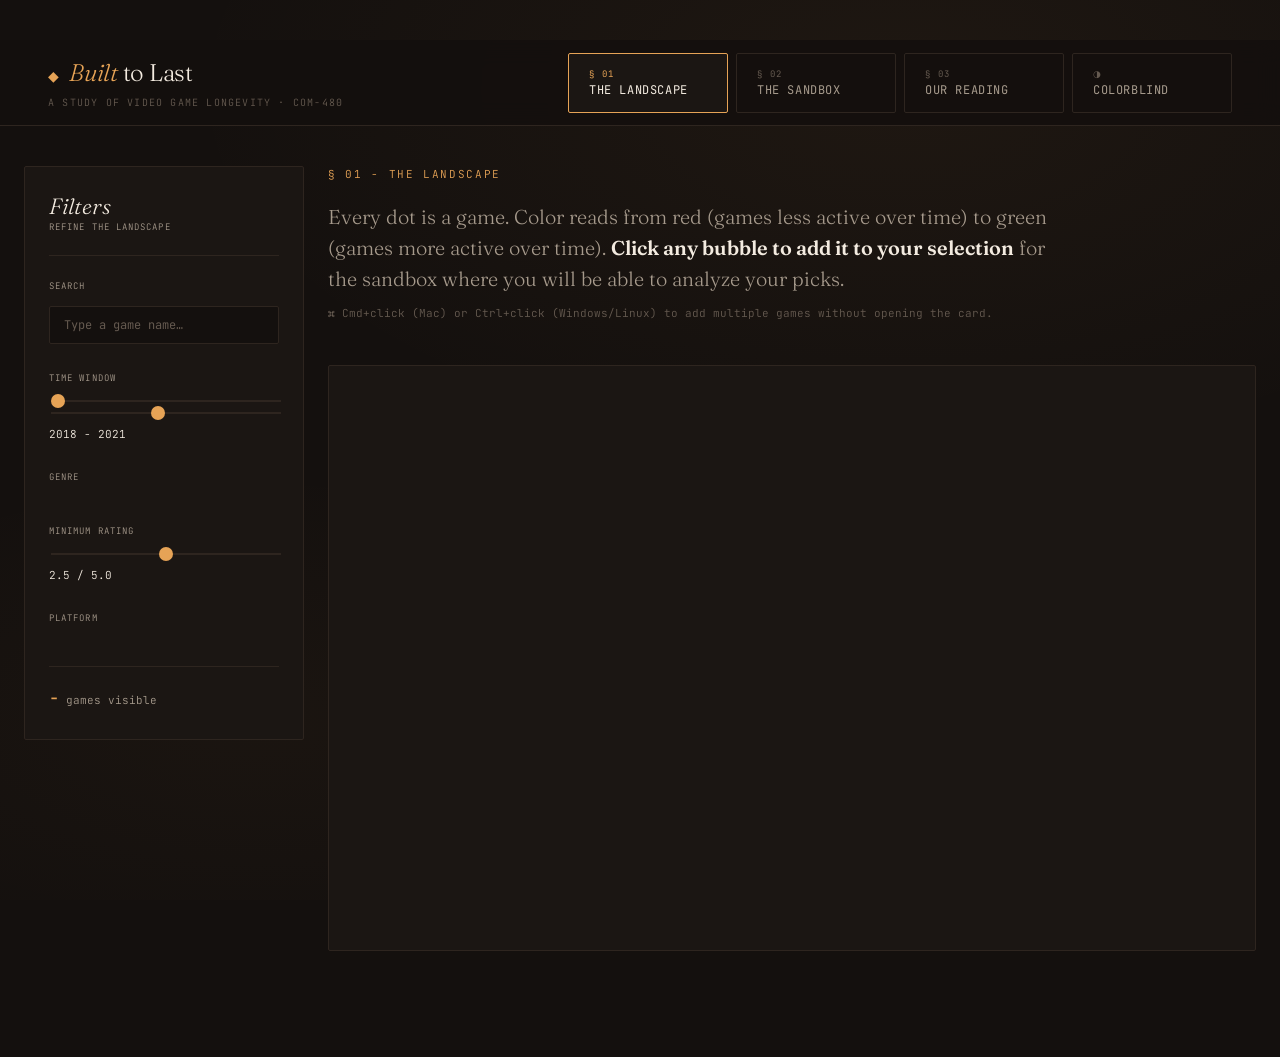
==== commit 108dedef: "1. **Size = 3rd variable** (e.g. avg players/peak_players → dot radius, nothing) 2. **PNG export** o" ====
--- a/website/index.html
+++ b/website/index.html
@@ -5,16 +5,11 @@
 <meta name="viewport" content="width=device-width, initial-scale=1.0">
 <title>Built to Last</title>
 <link href="https://fonts.googleapis.com/css2?family=Fraunces:ital,opsz,wght@0,9..144,300;0,9..144,400;0,9..144,600;0,9..144,800;1,9..144,400&family=JetBrains+Mono:wght@400;500&display=swap" rel="stylesheet">
+<link rel="icon" type="image/x-icon" href="assets/img/favicon.ico">
 <link rel="stylesheet" href="assets/css/style.css">
 </head>
 <body>
 
-<!-- Data Banner -->
-<div class="dummy-banner">
-  <span class="dummy-dot">●</span>
-  <strong>LIVE DATA</strong> · Games and time series loaded from RAWG + Steam Charts dataset.
-</div>
- 
 <!-- Persistent Topbar -->
 <header class="topbar">
   <div class="topbar-left">
@@ -29,14 +24,17 @@
       <span class="nav-num">§ 01</span>
       <span class="nav-label">The Landscape</span>
     </button>
-    <button class="nav-item disabled" data-view="sandbox" id="nav-sandbox">
+    <button class="nav-item" data-view="sandbox" id="nav-sandbox">
       <span class="nav-num">§ 02</span>
       <span class="nav-label">The Sandbox</span>
-      <span class="nav-hint">Select games to unlock</span>
     </button>
     <button class="nav-item" data-view="analysis">
       <span class="nav-num">§ 03</span>
       <span class="nav-label">Our Reading</span>
+    </button>
+    <button class="nav-item nav-cb" id="cb-toggle" aria-pressed="false">
+      <span class="nav-num">◑</span>
+      <span class="nav-label">Colorblind</span>
     </button>
   </nav>
 </header>
@@ -100,6 +98,7 @@
       <p class="view-intro">
         Every dot is a game. Color reads from red (games less active over time) to green (games more active over time).
         <strong>Click any bubble to add it to your selection</strong> for the sandbox where you will be able to analyze your picks.
+        <span class="view-hint">⌘ Cmd+click (Mac) or Ctrl+click (Windows/Linux) to add multiple games without opening the card.</span>
       </p>
     </div>
 
@@ -174,6 +173,18 @@
             <option value="year">Release year</option>
           </select>
         </div>
+        <div class="axis-picker">
+          <label>Size by</label>
+          <select id="sandbox-size">
+            <option value="none">None</option>
+            <option value="avg_players">Avg. players</option>
+            <option value="peak_players">Peak players</option>
+          </select>
+        </div>
+        <div class="axis-picker axis-picker-reset">
+          <label>&nbsp;</label>
+          <button class="btn-ghost" id="sandbox-reset">Reset</button>
+        </div>
       </div>
 
       <div class="sandbox-descriptions">
@@ -189,6 +200,18 @@
           <div class="desc-label" id="desc-color-label">Color by selected</div>
           <div class="desc-body" id="desc-color-body"></div>
         </div>
+        <div class="metric-desc hidden" id="desc-size">
+          <div class="desc-label" id="desc-size-label">Size by selected</div>
+          <div class="desc-body" id="desc-size-body"></div>
+        </div>
+      </div>
+
+      <div class="sandbox-bookmarks">
+        <div class="bookmarks-row">
+          <input type="text" id="bookmark-name" class="bookmark-input" placeholder="Name this view…" maxlength="40">
+          <button class="btn-ghost" id="bookmark-save">Save view</button>
+        </div>
+        <div class="bookmark-chips" id="bookmark-chips"></div>
       </div>
 
       <div class="sandbox-chart-wrap">
@@ -203,7 +226,9 @@
       <div class="sandbox-selection-list">
         <div class="selection-header">
           <span id="selection-count">0</span> <span class="dim">games in your selection</span>
+          <span class="view-hint">⌘/Ctrl+click chips to mark · then Remove</span>
           <button class="btn-ghost" id="clear-selection">Clear all</button>
+          <button class="btn-ghost btn-danger hidden" id="remove-marked">Remove 0</button>
         </div>
         <div class="selection-chips" id="selection-chips"></div>
       </div>
@@ -223,9 +248,9 @@
     </div>
 
     <div class="view-footer">
-      <button class="btn-back" data-view="main">← Back to the landscape</button>
+      <button class="btn-back" data-view="main">Back to the landscape</button>
       <span class="dim">or</span>
-      <button class="btn-text" data-view="analysis">Read our analysis →</button>
+      <button class="btn-text" data-view="analysis">Read our analysis</button>
     </div>
   </div>
 </main>
@@ -239,19 +264,19 @@
     <div class="view-header">
       <div class="view-number">§ 03 - Our Reading</div>
       <p class="view-intro">
-        Fifteen findings. One thesis: most games die fast, but the ones that survive share a handful of measurable traits.
+        Thirteen findings. One thesis: most games die fast, but the ones that survive share a handful of measurable traits.
         <strong>Every chart below is computed live from the dataset.</strong>
       </p>
     </div>
 
-    <!-- ACT 01 - The Graveyard -->
+    <!-- ACT 01: The Graveyard -->
     <section class="story-act act-hero" data-act="1">
       <div class="story-prose">
         <div class="act-label">§ 01</div>
         <h2 class="act-title">The Graveyard</h2>
         <p class="story-lead">Most games are already dead.</p>
-        <p>We tracked <span id="lede-total">-</span> titles on Steam: their player histories, their community scores, their stories. Most fade within months. A few never do. We wanted to understand why.</p>
-        <p class="story-thesis">The median game holds onto just <span id="lede-median-alive">-</span> of its peak relevance. Three quarters never cross <span id="lede-p75-alive">-</span>. The rest stopped showing up.</p>
+        <p>We tracked <span id="act1-prose-total">-</span> titles on Steam: their player histories, their community scores, their stories. Most fade within months. A few never do. We wanted to understand why.</p>
+        <p class="story-thesis">The median game holds onto just <span id="act1-prose-median">-</span> of its peak relevance. Three quarters never cross <span id="act1-prose-p75">-</span>. The rest stopped showing up.</p>
         <div class="hero-stat-group" id="act1-stats">
           <div class="hero-stat">
             <div class="hero-num" id="act1-total">-</div>
@@ -273,12 +298,12 @@
         <div class="story-guide" id="act1-guide">
           <div class="guide-eyebrow">Try this</div>
           <p class="guide-instruction">Drag a band across the right half of the histogram (alive ratio &gt; 50%).</p>
-          <p class="guide-expected">Only <span id="lede-immortal-count">-</span> games, barely <span id="lede-immortal-pct">-</span>, survive that threshold. The entire "still alive" population fits in a sliver of the distribution.</p>
-        </div>
-      </div>
-    </section>
-
-    <!-- ACT 02 - Time is not the verdict -->
+          <p class="guide-expected">Only <span id="act1-immortal-count">-</span> games, barely <span id="act1-immortal-pct">-</span>, survive that threshold. The entire "still alive" population fits in a sliver of the distribution.</p>
+        </div>
+      </div>
+    </section>
+
+    <!-- ACT 03: Time is not the verdict -->
     <section class="story-act" data-act="2">
       <div class="story-prose">
         <div class="act-label">§ 02</div>
@@ -293,7 +318,7 @@
           <button class="act-chip active" data-filter="all">All</button>
           <button class="act-chip" data-filter="aaa">AAA only</button>
         </div>
-        <p class="story-caption">Each dot is a game. Y = alive ratio. Size = √ peak players. Color = alive ratio.</p>
+        <p class="story-caption">Each dot is a game. Y = alive ratio. Size = sqrt(peak players). Color = alive ratio.</p>
         <div class="story-guide" id="act2-guide">
           <div class="guide-eyebrow">Try this</div>
           <p class="guide-instruction">Switch to "AAA only" to restrict to titles that mattered at launch.</p>
@@ -302,11 +327,11 @@
       </div>
     </section>
 
-    <!-- ACT 03 - Two populations, not one -->
+    <!-- ACT 03: Three populations, not one -->
     <section class="story-act" data-act="3">
       <div class="story-prose">
         <div class="act-label">§ 03</div>
-        <h2 class="act-title">Two populations, not one</h2>
+        <h2 class="act-title">Three populations, not one</h2>
         <p class="story-lead">The distribution splits cleanly by design intent, and the metric measures different things in each.</p>
         <p>For pure-online games, we measure temporal persistence: the fraction of months the game maintained at least 20% of its peak player base, weighted by peak size. Most cluster near zero, they lose their audience within months of launch.</p>
         <p>For story games, we measure completion success at scale: the share of engaged users who reached a positive outcome (still playing or completed), weighted by audience size. The distribution spreads further right because finishing a game leaves a different trace than dying servers do.</p>
@@ -320,19 +345,19 @@
     </section>
 
 
-    <!-- ACT 05 - Three patterns, not a hierarchy -->
-    <section class="story-act" data-act="5">
-      <div class="story-prose">
-        <div class="act-label">§ 05</div>
+    <!-- ACT 04: Three patterns, not a hierarchy -->
+    <section class="story-act" data-act="4">
+      <div class="story-prose">
+        <div class="act-label">§ 04</div>
         <h2 class="act-title">Three patterns, not a hierarchy</h2>
         <p class="story-lead">Pure-online games have the longest reach upward, but most cluster near the floor with everyone else.</p>
         <p>Sort by game type and the shape becomes visible. All three distributions are bottom-heavy: most games die. But the top tail differs. Pure-online produces the rare blockbusters that climb above 70%. Story games top out lower but maintain a denser mid-range. Hybrids inherit a bit of both.</p>
         <p class="story-thesis">Design intent doesn't predict success, it shapes how a game ages. A multiplayer game that survives can reach extraordinary heights; a story game that survives lives more modestly but more reliably. Two definitions of "alive" produce two shapes.</p>
       </div>
       <div class="story-chart-wrap" style="position:relative">
-        <div class="story-chart"><svg id="act5-chart"></svg></div>
+        <div class="story-chart"><svg id="act4-chart"></svg></div>
         <p class="story-caption">Beeswarm by game type. Y = alive ratio. Color = archetype. Click any dot to add to selection.</p>
-        <div class="story-guide" id="act5-guide">
+        <div class="story-guide" id="act4-guide">
           <div class="guide-eyebrow">Try this</div>
           <p class="guide-instruction">Hover the highest dot in the "story" column.</p>
           <p class="guide-expected">Even the story outliers carry sandbox or co-op tags. The exceptions prove the rule.</p>
@@ -340,38 +365,38 @@
       </div>
     </section>
 
-    <!-- ACT 06 - Genre is a costume -->
-    <section class="story-act" data-act="6">
-      <div class="story-prose">
-        <div class="act-label">§ 06</div>
+    <!-- ACT 05: Genre is a costume -->
+    <section class="story-act" data-act="5">
+      <div class="story-prose">
+        <div class="act-label">§ 05</div>
         <h2 class="act-title">Genre is a costume</h2>
         <p class="story-lead">Nominal genre labels barely predict survival.</p>
         <p>Group by top-level genre and the median alive ratio barely moves. Action, RPG, Strategy, the labels map loosely to what players actually do. The signal hides one layer deeper.</p>
         <p class="story-thesis">Genre is what's on the box. Survival is what's in the loop, the behavioral tag DNA underneath the marketing label.</p>
       </div>
       <div class="story-chart-wrap">
-        <div class="story-chart"><svg id="act6-chart"></svg></div>
-        <p class="story-caption">Median alive ratio by genre with p25–p90 whiskers. Dashed line = global median. Genre is what's on the box.</p>
-      </div>
-    </section>
-
-    <!-- ACT 07 - Loved is alive -->
-    <section class="story-act" data-act="7">
-      <div class="story-prose">
-        <div class="act-label">§ 07</div>
+        <div class="story-chart"><svg id="act5-chart"></svg></div>
+        <p class="story-caption">Median alive ratio by genre with p25-p90 whiskers. Dashed line = global median. Genre is what's on the box.</p>
+      </div>
+    </section>
+
+    <!-- ACT 06: Loved is alive -->
+    <section class="story-act" data-act="6">
+      <div class="story-prose">
+        <div class="act-label">§ 06</div>
         <h2 class="act-title">Loved is alive</h2>
         <p class="story-lead">Community love is the strongest predictor of survival we found.</p>
-        <p>Of the <span id="act7-loved-total">-</span> well-rated games (RAWG rating ≥ 3.5), <span id="act7-loved-alive">-</span> are still meaningfully alive today: <span id="act7-loved-pct">-</span>. Players who love a game tend to stick around, return, or recommend it. The correlation isn't perfect, but it's stronger than any other signal in this dataset.</p>
-        <p class="story-thesis">Still, the beloved aren't all eternal. <span id="act7-beloved-buried">-</span> well-rated single-player titles have moved past the moment of active play, finished, archived, and remembered. Their love endures even when their lobbies don't.</p>
+        <p>Of the <span id="act6-loved-total">-</span> well-rated games (RAWG rating ≥ 3.5), <span id="act6-loved-alive">-</span> are still meaningfully alive today: <span id="act6-loved-pct">-</span>. Players who love a game tend to stick around, return, or recommend it. The correlation isn't perfect, but it's stronger than any other signal in this dataset.</p>
+        <p class="story-thesis">Still, the beloved aren't all eternal. <span id="act6-beloved-buried">-</span> well-rated single-player titles have moved past the moment of active play, finished, archived, and remembered. Their love endures even when their lobbies don't.</p>
       </div>
       <div class="story-chart-wrap" style="position:relative">
-        <div class="story-chart"><svg id="act7-chart"></svg></div>
-        <div class="cohort-panel hidden" id="act7-panel">
-          <div class="cohort-panel-title" id="act7-panel-title">Top games in quadrant</div>
-          <div id="act7-panel-list"></div>
-        </div>
-        <p class="story-caption">Rating (RAWG 0–5) × alive ratio. Click a quadrant to drill into its top games.</p>
-        <div class="story-guide" id="act7-guide">
+        <div class="story-chart"><svg id="act6-chart"></svg></div>
+        <div class="cohort-panel hidden" id="act6-panel">
+          <div class="cohort-panel-title" id="act6-panel-title">Top games in quadrant</div>
+          <div id="act6-panel-list"></div>
+        </div>
+        <p class="story-caption">Rating (RAWG 0-5) × alive ratio. Click a quadrant to drill into its top games.</p>
+        <div class="story-guide" id="act6-guide">
           <div class="guide-eyebrow">Try this</div>
           <p class="guide-instruction">Click the bottom-right quadrant, high rating, low alive ratio.</p>
           <p class="guide-expected">A long list of well-reviewed titles that most players completed and left. Quality earns admiration; it doesn't guarantee staying.</p>
@@ -379,38 +404,38 @@
       </div>
     </section>
 
-    <!-- ACT 08 - Two paths to longevity -->
-    <section class="story-act" data-act="8">
+    <!-- ACT 07: Two paths to longevity -->
+    <section class="story-act" data-act="7">
   <div class="story-prose">
-    <div class="act-label">§ 08</div>
+    <div class="act-label">§ 07</div>
     <h2 class="act-title">The slope after the peak</h2>
     <p class="story-lead">Some games explode at launch. Others take years to find their audience. The difference shows up in who survives.</p>
     <p>The left chart tells a retention story: games close to the diagonal kept their players. The right chart asks how they got there: fast or slow. Big launches cluster near zero months to peak. But months to peak alone predicts little: the path to the top matters less than what you build once you get there. </p>
     <p class="story-thesis">Most games peak the day they launch, but when you peak says nothing about how long you last.</p>
   </div>
   <div class="story-chart-wrap">
-    <div class="act-multiples" id="act8-multiples" style="grid-template-columns:repeat(2,1fr)"></div>
+    <div class="act-multiples" id="act7-multiples" style="grid-template-columns:repeat(2,1fr)"></div>
     <p class="story-caption">Left: peak × current players (log-log); diagonal = perfect retention. Right: peak × months from release to peak, colored by alive ratio. Big launches cluster near zero.</p>
   </div>
 </section>
 
-    <!-- ACT 10 - Release month is a rounding error -->
-    <section class="story-act" data-act="10">
-      <div class="story-prose">
-        <div class="act-label">§ 10</div>
+    <!-- ACT 08: Release month is a rounding error -->
+    <section class="story-act" data-act="8">
+      <div class="story-prose">
+        <div class="act-label">§ 08</div>
         <h2 class="act-title">Release month is a rounding error</h2>
         <p class="story-lead">November launches peak higher. The surviving share is the same.</p>
         <p>Q4 launches outperform in absolute player numbers at launch, the holiday window is real. Six years later, the retention percentage is indistinguishable. The calendar matters to marketing, not to memory.</p>
         <p class="story-thesis">Timing the launch is a launch-week optimization. It does not change the structural question of whether the game has a reason to persist.</p>
       </div>
       <div class="story-chart-wrap">
-        <div class="story-chart"><svg id="act10-chart"></svg></div>
-        <div class="act-chips" id="act10-chips">
+        <div class="story-chart"><svg id="act8-chart"></svg></div>
+        <div class="act-chips" id="act8-chips">
           <button class="act-chip active" data-filter="all">All</button>
           <button class="act-chip" data-filter="aaa">AAA only</button>
         </div>
         <p class="story-caption">Radial bars: outer ring = median peak players (log), inner ring = median alive ratio. One ring swings, the other stays flat.</p>
-        <div class="story-guide" id="act10-guide">
+        <div class="story-guide" id="act8-guide">
           <div class="guide-eyebrow">Try this</div>
           <p class="guide-instruction">Hover November, then hover March.</p>
           <p class="guide-expected">The outer ring (peak) varies across months. The inner ring (alive ratio) stays flat. The calendar is a marketing concern.</p>
@@ -418,25 +443,25 @@
       </div>
     </section>
 
-    <!-- ACT 11 - The DNA of immortality -->
-    <section class="story-act" data-act="11">
-      <div class="story-prose">
-        <div class="act-label">§ 11</div>
+    <!-- ACT 09: The DNA of immortality -->
+    <section class="story-act" data-act="9">
+      <div class="story-prose">
+        <div class="act-label">§ 09</div>
         <h2 class="act-title">The DNA of immortality</h2>
         <p class="story-lead">Not all tags are equal. Immortal games cluster around one idea: systems that never resolve.</p>
         <p>Moddable, MOBA, MMORPG, Open World aren't genres, they're architectures for infinite play. Story Rich and Singleplayer, by contrast, skew toward the graveyard, not because they're worse games, but because they end.</p>
         <p class="story-thesis">Immortal games are endless worlds, mortal games are just stories.</p>
       </div>
       <div class="story-chart-wrap">
-        <div class="sort-chips" id="act11-sort-chips">
+        <div class="sort-chips" id="act9-sort-chips">
           <button class="sort-chip active" data-sort="lift">Lift</button>
-          <button class="sort-chip" data-sort="immortal">Immortal freq</button>
-          <button class="sort-chip" data-sort="mortal">Mortal freq</button>
-          <button class="sort-chip" data-sort="alpha">A–Z</button>
-        </div>
-        <div class="story-chart"><svg id="act11-chart"></svg></div>
+          <button class="sort-chip" data-sort="immortal">Immortal Frequency</button>
+          <button class="sort-chip" data-sort="mortal">Mortal Frequency</button>
+          <button class="sort-chip" data-sort="alpha">A-Z</button>
+        </div>
+        <div class="story-chart"><svg id="act9-chart"></svg></div>
         <p class="story-caption">Log-ratio P(tag|immortal) / P(tag|mortal). Green = immortal-leaning, red = graveyard-leaning.</p>
-        <div class="story-guide" id="act11-guide">
+        <div class="story-guide" id="act9-guide">
           <div class="guide-eyebrow">Try this</div>
           <p class="guide-instruction">Sort by Immortal frequency, which tags appear most often in games that lasted.</p>
           <p class="guide-expected">The architecture of survival emerges: Open World, Sandbox, Survival. This are structural commitments to endless play.</p>
@@ -444,115 +469,109 @@
       </div>
     </section>
 
-    <!-- ACT 12 - Attention is oxygen -->
-    <section class="story-act" data-act="12">
-      <div class="story-prose">
-        <div class="act-label">§ 12</div>
+    <!-- ACT 10: Attention is oxygen -->
+    <section class="story-act" data-act="10">
+      <div class="story-prose">
+        <div class="act-label">§ 10</div>
         <h2 class="act-title">The hum of the community</h2>
         <p class="story-lead">Living games keep generating Reddit threads. Dying ones go quieter, but the numbers tell a messier story.</p>
-        <p>Reddit post count should be a clean proxy for organic community discussion: no algorithm, no marketing spend, just players who care enough to post. And the correlation with alive ratio is positive — but weak. Reddit communities outlive the games themselves: r/Skyrim keeps posting long after the Steam numbers have faded. A dead game can carry a loud subreddit. A thriving one can have almost none.</p>
+        <p>Reddit post count should be a clean proxy for organic community discussion: no algorithm, no marketing spend, just players who care enough to post. And the correlation with alive ratio is positive, but weak. Reddit communities outlive the games themselves: r/Skyrim keeps posting long after the Steam numbers have faded. A dead game can carry a loud subreddit. A thriving one can have almost none.</p>
         <p class="story-thesis">Social noise and player retention don't always speak the same language.</p>
-        <div class="hero-stat-group" id="act12-stats" style="margin-top:20px">
+        <div class="hero-stat-group" id="act10-stats" style="margin-top:20px">
           <div class="hero-stat">
-            <div class="hero-num" id="act12-r">-</div>
+            <div class="hero-num" id="act10-r">-</div>
             <div class="hero-label">Pearson r (Reddit count vs alive ratio)</div>
           </div>
         </div>
       </div>
       <div class="story-chart-wrap">
-        <div class="story-chart"><svg id="act12-chart"></svg></div>
+        <div class="story-chart"><svg id="act10-chart"></svg></div>
         <p class="story-caption">Reddit post count × alive ratio (log-log). Color = archetype. The cloud is wide: many dead games still carry a large Reddit footprint from their past.</p>
       </div>
     </section>
 
-    <!-- ACT 13 - The shape of a survivor -->
-    <section class="story-act" data-act="13">
-      <div class="story-prose">
-        <div class="act-label">§ 13</div>
+    <!-- ACT 11: The shape of a survivor -->
+    <section class="story-act" data-act="11">
+      <div class="story-prose">
+        <div class="act-label">§ 11</div>
         <h2 class="act-title">The shape of a survivor</h2>
-        <p class="story-lead">Two characteristic curves. The plateau and the cliff.</p>
-        <p>Normalized to their own peak, immortal games flatten after the initial drop. Fading AAA titles follow a steep cliff with no recovery. The shape of the curve is the story, the plateau is the goal.</p>
-        <p class="story-thesis">Survival is not just a state, it is a trajectory. Games that survive share a recognizable decay profile: steep early loss, then a floor that holds.</p>
-      </div>
-      <div class="story-chart-wrap">
-        <div class="story-chart"><svg id="act13-chart"></svg></div>
-        <div class="act-chips" id="act13-chips">
-          <button class="act-chip active" data-arch="all">All</button>
-          <button class="act-chip" data-arch="immortal">Immortal</button>
+        <p class="story-lead">Five trajectories. One plateau, four descents, and one revealing overlap.</p>
+        <p>Normalized to their players at sixth month after release, Immortal games hold the line: a plateau that oscillates between 90 and 120% for years, never breaking. Every other category slips below the cliff. AAA and slow-burn titles erode steadily to 55-70% after six years. But the most telling comparison is between Fading AAA and Mid: their curves trace nearly the same path. A failed AAA does not fail gently, it decays like a mid-tier game. Budget and marketing buy a louder launch, not a longer life.</p>
+        <p class="story-thesis">The curve is the verdict: a plateau means the game found its audience, a cliff means it never did, no matter the launch.</p>
+      </div>
+      <div class="story-chart-wrap">
+        <div class="story-chart"><svg id="act11-chart"></svg></div>
+        <div class="act-chips" id="act11-chips">
+          <button class="act-chip active" data-arch="immortal">Immortal</button>
           <button class="act-chip" data-arch="aaa">AAA</button>
           <button class="act-chip" data-arch="fading_aaa">Fading AAA</button>
           <button class="act-chip" data-arch="slow_burn">Slow burn</button>
           <button class="act-chip" data-arch="mid">Mid</button>
         </div>
-        <p class="story-caption">Median player count / peak (months since release). Ribbons = p25–p90 band. Decay curves from 2013-onward games with ≥6 months data.</p>
-        <div class="story-guide" id="act13-guide">
-          <div class="guide-eyebrow">Try this</div>
-          <p class="guide-instruction">Isolate "Fading AAA", the high-budget high-launch titles.</p>
-          <p class="guide-expected">A steep cliff with almost no floor. Early scale does not prevent the drop, it just makes it more visible.</p>
-        </div>
-      </div>
-    </section>
-
-    <!-- ACT 14 - The mortality index, ranked -->
-    <section class="story-act" data-act="14">
-      <div class="story-prose">
-        <div class="act-label">§ 14</div>
-        <h2 class="act-title">The mortality index, ranked</h2>
-        <p class="story-lead">One score. Six signals. All the prior chapters folded in.</p>
-        <p>Alive ratio, playing rate, minus beaten rate, plus playtime, Reddit/yr, Twitch/yr, min-max scaled to 0–100. The top 25 are exactly the games whose names you expected, plus a few surprises.</p>
-        <p class="story-thesis">No single metric cleanly separates survivors. The composite index ranks them more honestly, and the "Biggest movers" view shows which games single-metric ranking misses.</p>
-      </div>
-      <div class="story-chart-wrap">
-        <div class="sort-chips" id="act14-sort-chips">
-          <button class="sort-chip active" data-sort="top">Top 25</button>
-          <button class="sort-chip" data-sort="bottom">Bottom 25</button>
-          <button class="sort-chip" data-sort="movers">Biggest movers</button>
-        </div>
-        <div class="mortality-list-header">
-          <span>#</span>
-          <span>Game</span>
-          <span>Score</span>
-          <span>Trend</span>
-          <span>Alive</span>
-        </div>
-        <ul class="mortality-list" id="act14-list"></ul>
-        <p class="story-caption">Mortality index = alive(1.0) + playing(0.5) − beaten(0.3) + playtime(0.3) + reddit/yr(0.2) + twitch/yr(0.2), p99-clipped and min-max scaled.</p>
-        <div class="story-guide" id="act14-guide">
-          <div class="guide-eyebrow">Try this</div>
-          <p class="guide-instruction">Switch to "Biggest movers", games the composite re-ranks vs raw alive ratio.</p>
-          <p class="guide-expected">Slow-burns climb; one-hit AAAs drop. The index sees past launch hype to what actually lasted.</p>
-        </div>
-      </div>
-    </section>
-
-    <!-- ACT 15 - Now make your own reading -->
-    <section class="story-act" data-act="15">
-      <div class="story-prose">
-        <div class="act-label">§ 15</div>
-        <h2 class="act-title">Now make your own reading</h2>
-        <p class="story-lead">Every claim above is testable in the sandbox.</p>
-        <p>We've identified the survivors: immortal games with stable audiences, fading AAA titles that peaked and fell, and slow-burn games that quietly built their communities. Add any of them to your selection and stress-test the argument.</p>
-        <p class="story-thesis">This is our reading. The same data, every filter, every axis is one click away. Challenge it. Find the exceptions. Build your own argument.</p>
+        <p class="story-caption">Median player count / month-6 baseline (months since release). Decay curves from 2013-onward games with ≥6 months data.</p>
+        <div class="story-guide" id="act11-guide">
+          <div class="guide-eyebrow">Try this</div>
+          <p class="guide-instruction">Enable "AAA" and "Fading AAA" alongside Immortal.</p>
+          <p class="guide-expected">Three curves drifting downward and one that refuses to fall. Immortal games hold their baseline for over five years while AAA slides and Fading AAA collapses. Early scale does not prevent the drop, it just makes it more visible.</p>
+        </div>
+      </div>
+    </section>
+
+    <!-- ACT 12: The DNA of survival -->
+    <section class="story-act" data-act="12">
+      <div class="story-prose">
+        <div class="act-label">§ 12</div>
+        <h2 class="act-title">The fingerprint</h2>
+        <p class="story-lead">Six signals. Five archetypes. Each leaves a different shape.</p>
+        <p>Across eleven chapters we tracked what makes a game survive: whether players still show up, whether they rate it highly, how much of its peak audience it still retains, the breadth of its social footprint, how many players actually finish it, and how many bother to leave a review. No single signal is enough. But plot all six together, by archetype, and a signature emerges. Immortal games are the ones that fill the hexagon.</p>
+        <p class="story-thesis">The archetypes are not just labels. They are distinct profiles, each shaped by a different survival logic.</p>
+      </div>
+      <div class="story-chart-wrap">
+        <div class="act-chips" id="act12-chips">
+          <button class="act-chip" data-arch="immortal">Immortal</button>
+          <button class="act-chip active" data-arch="aaa">AAA</button>
+          <button class="act-chip" data-arch="fading_aaa">Fading AAA</button>
+          <button class="act-chip" data-arch="slow_burn">Slow Burn</button>
+          <button class="act-chip" data-arch="mid">Mid</button>
+        </div>
+        <div class="story-chart"><svg id="act12-chart"></svg></div>
+        <p class="story-caption">Median value per archetype, normalised to the cross-archetype maximum (outer ring = best in class). Axes: Alive ratio, Completion, Playtime, Rating, Community, Decay plateau at month 24.</p>
+        <div class="story-guide" id="act12-guide">
+          <div class="guide-eyebrow">Try this</div>
+          <p class="guide-instruction">Enable "Immortal" and "Fading AAA" alongside AAA.</p>
+          <p class="guide-expected">AAA and Fading AAA collapse on Alive and Retention; Immortal stays wide on every axis. The three archetypes have distinct survival fingerprints — same scale, different fates.</p>
+        </div>
+      </div>
+    </section>
+
+    <!-- ACT 13: The ones worth keeping -->
+    <section class="story-act" data-act="13">
+      <div class="story-prose">
+        <div class="act-label">§ 13</div>
+        <h2 class="act-title">The ones worth keeping</h2>
+        <p class="story-lead">Across all the data, these are the games that stood out.</p>
+        <p>From thousands of titles, a handful earned their place: the immortals that never stopped holding an audience, the AAA giants whose scale couldn't save them, and the slow burns that grew quietly into something lasting. These are not a random sample. They are the clearest examples of each archetype we found.</p>
+        <p class="story-thesis">Load them into the sandbox and explore them on your own terms: any axis, any combination, at whatever depth you want.</p>
       </div>
       <div class="story-chart-wrap">
         <div style="display:grid;grid-template-columns:repeat(3,1fr);gap:12px;margin-bottom:20px">
           <div>
             <div class="cohort-panel-title" style="color:var(--alive);margin-bottom:8px">Immortals</div>
-            <div id="act15-immortals" class="drill-list"></div>
+            <div id="act13-immortals" class="drill-list"></div>
           </div>
           <div>
             <div class="cohort-panel-title" style="color:var(--dying);margin-bottom:8px">Fading AAA</div>
-            <div id="act15-fading" class="drill-list"></div>
+            <div id="act13-fading" class="drill-list"></div>
           </div>
           <div>
             <div class="cohort-panel-title" style="color:#8ab4ff;margin-bottom:8px">Slow Burns</div>
-            <div id="act15-slowburn" class="drill-list"></div>
+            <div id="act13-slowburn" class="drill-list"></div>
           </div>
         </div>
         <div style="text-align:center;margin-top:20px">
-          <button class="btn-primary" id="act15-cta">Open all in Sandbox →</button>
-        </div>
-        <div class="story-guide" id="act15-guide">
+          <button class="btn-primary" id="act13-cta">Open all in Sandbox</button>
+        </div>
+        <div class="story-guide" id="act13-guide">
           <div class="guide-eyebrow">Try this</div>
           <p class="guide-instruction">Click individual games to add them, or use "Open all in Sandbox" to load all 15.</p>
           <p class="guide-expected">Fifteen games chosen to embody, and challenge, the argument you just read. Compare them on any axis in the sandbox.</p>
@@ -568,8 +587,8 @@
           The findings above are our reading of the data, not the final word. Select the games that surprised you most and explore them side by side in the sandbox. Challenge the thesis. Find the exceptions. Build your own argument.
         </p>
         <div class="outro-cta">
-          <button class="btn-primary" id="analysis-to-sandbox">Continue the inquiry →</button>
-          <button class="btn-back" data-view="main">← Back to the landscape</button>
+          <button class="btn-primary" id="analysis-to-sandbox">Continue the inquiry</button>
+          <button class="btn-back" data-view="main">Back to the landscape</button>
         </div>
       </div>
     </div>
@@ -585,7 +604,7 @@
       <div class="dim">Cluster them side by side in the sandbox</div>
     </div>
     <div class="tray-chips" id="tray-chips"></div>
-    <button class="btn-primary" id="open-sandbox">Open sandbox →</button>
+    <button class="btn-primary" id="open-sandbox">Open sandbox</button>
   </div>
 </div>
 
@@ -625,6 +644,7 @@
 <script src="assets/js/data.js"></script>
 <script src="assets/js/utils.js"></script>
 <div id="tooltip" class="tooltip"></div>
+<script src="assets/js/bookmarks.js"></script>
 <script src="assets/js/chart-toolbar.js"></script>
 <script src="assets/js/landscape.js"></script>
 <script src="assets/js/sandbox.js"></script>
--- a/website/assets/css/style.css
+++ b/website/assets/css/style.css
@@ -71,33 +71,6 @@
   display: none !important;
 }
 
-/* Dummy Data Banner */
-.dummy-banner {
-  position: fixed;
-  top: 0;
-  left: 0;
-  right: 0;
-  height: var(--banner-h);
-  background: #2a1f10;
-  border-bottom: 1px solid #4a3a1e;
-  color: var(--accent-hot);
-  font-family: var(--mono);
-  font-size: 11px;
-  text-transform: uppercase;
-  letter-spacing: 0.08em;
-  display: flex;
-  align-items: center;
-  justify-content: center;
-  gap: 12px;
-  z-index: 500;
-  padding: 0 20px;
-}
-
-.dummy-dot {
-  color: var(--accent);
-  animation: pulse 2s ease-in-out infinite;
-}
-
 @keyframes pulse {
   0%,
   100% {
@@ -262,6 +235,16 @@
   display: none;
 }
 
+.nav-cb[aria-pressed="true"] {
+  border-color: var(--accent);
+  background: var(--bg-panel);
+  color: var(--ink);
+}
+
+.nav-cb[aria-pressed="true"] .nav-num {
+  color: var(--accent);
+}
+
 /* Views */
 .view {
   display: none;
@@ -333,6 +316,14 @@
 }
 .view-intro strong {
   color: var(--ink);
+}
+
+.view-hint {
+  display: inline-block;
+  font-family: var(--mono);
+  font-size: 11px;
+  color: var(--ink-faint);
+  margin-top: 6px;
 }
 
 /* View 1 */
@@ -925,6 +916,20 @@
   max-width: 240px;
 }
 
+.axis-picker-reset {
+  flex: 0 0 auto;
+  max-width: none;
+  display: flex;
+  flex-direction: column;
+  justify-content: flex-end;
+}
+
+.axis-picker-reset .btn-ghost {
+  padding: 10px 16px;
+  font-size: 12px;
+  white-space: nowrap;
+}
+
 .axis-picker label {
   display: block;
   font-family: var(--mono);
@@ -1083,6 +1088,88 @@
 }
 
 .sel-remove:hover {
+  color: var(--dying);
+}
+
+.sel-chip.chip-marked {
+  outline: 2px solid var(--dying);
+  background: rgba(217, 108, 108, 0.12);
+}
+
+.btn-danger {
+  color: var(--dying) !important;
+  border-color: var(--dying) !important;
+}
+
+/* Bookmarks */
+.sandbox-bookmarks {
+  padding: 16px 0 0;
+  border-top: 1px solid var(--rule);
+  margin-top: 16px;
+}
+
+.bookmarks-row {
+  display: flex;
+  gap: 8px;
+  margin-bottom: 10px;
+}
+
+.bookmark-input {
+  flex: 1;
+  background: var(--bg);
+  border: 1px solid var(--rule);
+  color: var(--ink);
+  font-family: var(--mono);
+  font-size: 11px;
+  padding: 6px 10px;
+  border-radius: 2px;
+  outline: none;
+}
+
+.bookmark-input:focus {
+  border-color: var(--accent);
+}
+
+.bookmark-chips {
+  display: flex;
+  flex-wrap: wrap;
+  gap: 6px;
+}
+
+.bookmark-chip {
+  display: inline-flex;
+  align-items: center;
+  gap: 4px;
+  background: #000;
+  border: 1px solid #000;
+  border-radius: 2px;
+  font-family: var(--mono);
+  font-size: 10px;
+  color: #fff;
+}
+
+.bookmark-name {
+  padding: 5px 8px;
+  cursor: pointer;
+  color: #fff;
+}
+
+.bookmark-name:hover {
+  color: var(--accent);
+}
+
+.bookmark-remove {
+  background: none;
+  border: none;
+  color: var(--ink-faint);
+  cursor: pointer;
+  font-size: 14px;
+  padding: 0 6px;
+  line-height: 1;
+  transition: color 0.15s;
+}
+
+.bookmark-remove:hover {
   color: var(--dying);
 }
 
@@ -1350,9 +1437,7 @@
   }
 }
 
-/* ============================================================
-   § 03 - Our Reading (Static Analysis)
-   ============================================================ */
+/* View 3 */
 
 .view-analysis .view-title {
   max-width: 820px;
@@ -1648,11 +1733,7 @@
   }
 }
 
-/* ============================================================
-   ANALYSIS VIEW - additional rules
-   ============================================================ */
-
-/* Small multiples grid (Acts 6, 13) */
+/* Small multiples grid */
 .act-multiples {
   display: grid;
   grid-template-columns: repeat(3, 1fr);
@@ -1691,7 +1772,7 @@
   overflow: visible;
 }
 
-/* Guided discovery block (High-interactivity acts) */
+/* Guided discovery block */
 .story-guide {
   margin-top: 16px;
   padding: 14px 16px;
@@ -1724,7 +1805,7 @@
   line-height: 1.5;
 }
 
-/* Cohort drilldown side panel (Act 2) */
+/* Cohort drilldown side panel */
 .cohort-panel {
   position: absolute;
   top: 0;
@@ -1775,7 +1856,7 @@
   flex-shrink: 0;
 }
 
-/* Quadrant labels (Acts 4, 8, 12) */
+/* Quadrant labels */
 .quadrant-label {
   font-family: var(--mono);
   font-size: 9px;
@@ -1792,7 +1873,7 @@
   fill: rgba(230, 163, 86, 0.07);
 }
 
-/* Gene / Archetype filter chips (Acts 5, 9, 10) */
+/* Gene / Archetype filter chips */
 .act-chips {
   display: flex;
   flex-wrap: wrap;
@@ -1821,7 +1902,7 @@
   border-color: var(--accent);
 }
 
-/* Drill-down list (Acts 7, 8) */
+/* Drill-down list */
 .drill-list {
   margin-top: 16px;
   border-top: 1px solid var(--rule);
@@ -1861,7 +1942,7 @@
   flex-shrink: 0;
 }
 
-/* Sort chips header (Act 11) */
+/* Sort chips header */
 .sort-chips {
   display: flex;
   gap: 8px;
@@ -1888,7 +1969,7 @@
   border-color: var(--rule-strong);
 }
 
-/* Game row (Acts 2, 11) */
+/* Game row */
 .game-bar-row {
   display: grid;
   grid-template-columns: 1fr 60px 80px 90px;
@@ -1926,82 +2007,6 @@
   height: 100%;
   border-radius: 2px;
   background: var(--alive);
-}
-
-/* Mortality index list (Act 15) */
-.mortality-list-header {
-  display: grid;
-  grid-template-columns: 28px 1fr 64px 80px 80px;
-  gap: 10px;
-  padding: 0 0 8px;
-  border-bottom: 1px solid var(--rule-strong);
-  margin-bottom: 4px;
-}
-.mortality-list-header span {
-  font-family: var(--mono);
-  font-size: 9px;
-  text-transform: uppercase;
-  letter-spacing: 0.08em;
-  color: var(--ink-faint);
-  cursor: pointer;
-}
-.mortality-list-header span.sort-active {
-  color: var(--accent);
-}
-.mortality-list {
-  list-style: none;
-  padding: 0;
-  margin: 0;
-}
-.mortality-row {
-  display: grid;
-  grid-template-columns: 28px 1fr 64px 80px 80px;
-  gap: 10px;
-  align-items: center;
-  padding: 9px 4px;
-  border-bottom: 1px solid var(--rule);
-  cursor: pointer;
-  transition: background 0.12s;
-}
-.mortality-row:hover {
-  background: var(--bg-lift);
-}
-.mortality-rank {
-  font-family: var(--mono);
-  font-size: 10px;
-  color: var(--ink-faint);
-}
-.mortality-name {
-  font-size: 13px;
-  color: var(--ink-dim);
-  overflow: hidden;
-  text-overflow: ellipsis;
-  white-space: nowrap;
-}
-.mortality-row:hover .mortality-name {
-  color: var(--ink);
-}
-.mortality-year {
-  font-family: var(--mono);
-  font-size: 10px;
-  color: var(--ink-faint);
-}
-.mortality-bar-wrap {
-  height: 4px;
-  background: var(--rule);
-  border-radius: 2px;
-  position: relative;
-}
-.mortality-bar {
-  position: absolute;
-  left: 0;
-  top: 0;
-  height: 100%;
-  border-radius: 2px;
-  background: var(--accent);
-}
-.mortality-sparkline {
-  display: block;
 }
 
 /* Toast notification */
@@ -2059,9 +2064,7 @@
   }
 }
 
-/* ==========================================================
-   CHART TOOLBAR - fullscreen + zoom buttons
-   ========================================================== */
+/* CHART TOOLBAR - fullscreen + zoom buttons */
 
 .chart-toolbar {
   position: absolute;
@@ -2098,8 +2101,6 @@
   border-color: var(--ink-dim);
 }
 
-/* In landscape fullscreen the filter panel is 300px wide on the right;
-   shift the toolbar so it sits just to the left of it */
 .chart-wrap.is-fullscreen .chart-toolbar {
   right: 314px;
 }
@@ -2117,9 +2118,7 @@
   cursor: grabbing !important;
 }
 
-/* ==========================================================
-   FULLSCREEN - chart wrappers + SVG sizing
-   ========================================================== */
+/* FULLSCREEN - chart wrappers + SVG sizing */
 
 .chart-wrap:fullscreen,
 .sandbox-chart-wrap:fullscreen,
@@ -2149,9 +2148,7 @@
   min-height: 0;
 }
 
-/* ==========================================================
-   FULLSCREEN FILTER OVERLAY (.controls re-parented into .chart-wrap)
-   ========================================================== */
+/* FULLSCREEN FILTER OVERLAY */
 
 .controls.is-fullscreen-controls {
   position: absolute;
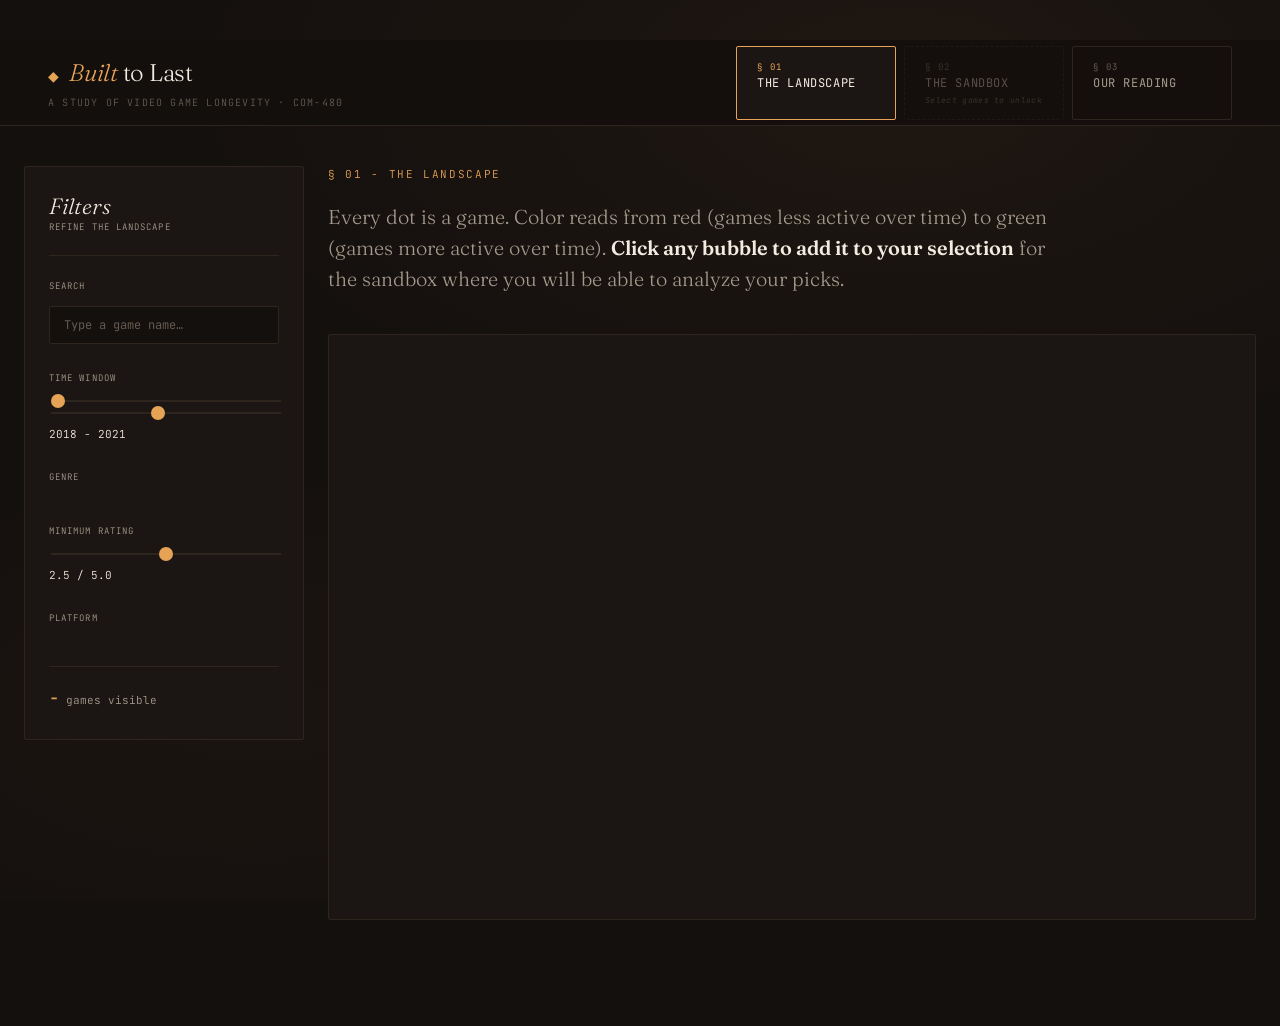
==== commit 29a2277b: "fixed analysis and data" ====
--- a/website/index.html
+++ b/website/index.html
@@ -24,17 +24,14 @@
       <span class="nav-num">§ 01</span>
       <span class="nav-label">The Landscape</span>
     </button>
-    <button class="nav-item" data-view="sandbox" id="nav-sandbox">
+    <button class="nav-item disabled" data-view="sandbox" id="nav-sandbox">
       <span class="nav-num">§ 02</span>
       <span class="nav-label">The Sandbox</span>
+      <span class="nav-hint">Select games to unlock</span>
     </button>
     <button class="nav-item" data-view="analysis">
       <span class="nav-num">§ 03</span>
       <span class="nav-label">Our Reading</span>
-    </button>
-    <button class="nav-item nav-cb" id="cb-toggle" aria-pressed="false">
-      <span class="nav-num">◑</span>
-      <span class="nav-label">Colorblind</span>
     </button>
   </nav>
 </header>
@@ -98,7 +95,6 @@
       <p class="view-intro">
         Every dot is a game. Color reads from red (games less active over time) to green (games more active over time).
         <strong>Click any bubble to add it to your selection</strong> for the sandbox where you will be able to analyze your picks.
-        <span class="view-hint">⌘ Cmd+click (Mac) or Ctrl+click (Windows/Linux) to add multiple games without opening the card.</span>
       </p>
     </div>
 
@@ -173,18 +169,6 @@
             <option value="year">Release year</option>
           </select>
         </div>
-        <div class="axis-picker">
-          <label>Size by</label>
-          <select id="sandbox-size">
-            <option value="none">None</option>
-            <option value="avg_players">Avg. players</option>
-            <option value="peak_players">Peak players</option>
-          </select>
-        </div>
-        <div class="axis-picker axis-picker-reset">
-          <label>&nbsp;</label>
-          <button class="btn-ghost" id="sandbox-reset">Reset</button>
-        </div>
       </div>
 
       <div class="sandbox-descriptions">
@@ -200,18 +184,6 @@
           <div class="desc-label" id="desc-color-label">Color by selected</div>
           <div class="desc-body" id="desc-color-body"></div>
         </div>
-        <div class="metric-desc hidden" id="desc-size">
-          <div class="desc-label" id="desc-size-label">Size by selected</div>
-          <div class="desc-body" id="desc-size-body"></div>
-        </div>
-      </div>
-
-      <div class="sandbox-bookmarks">
-        <div class="bookmarks-row">
-          <input type="text" id="bookmark-name" class="bookmark-input" placeholder="Name this view…" maxlength="40">
-          <button class="btn-ghost" id="bookmark-save">Save view</button>
-        </div>
-        <div class="bookmark-chips" id="bookmark-chips"></div>
       </div>
 
       <div class="sandbox-chart-wrap">
@@ -226,9 +198,7 @@
       <div class="sandbox-selection-list">
         <div class="selection-header">
           <span id="selection-count">0</span> <span class="dim">games in your selection</span>
-          <span class="view-hint">⌘/Ctrl+click chips to mark · then Remove</span>
           <button class="btn-ghost" id="clear-selection">Clear all</button>
-          <button class="btn-ghost btn-danger hidden" id="remove-marked">Remove 0</button>
         </div>
         <div class="selection-chips" id="selection-chips"></div>
       </div>
@@ -644,7 +614,6 @@
 <script src="assets/js/data.js"></script>
 <script src="assets/js/utils.js"></script>
 <div id="tooltip" class="tooltip"></div>
-<script src="assets/js/bookmarks.js"></script>
 <script src="assets/js/chart-toolbar.js"></script>
 <script src="assets/js/landscape.js"></script>
 <script src="assets/js/sandbox.js"></script>
